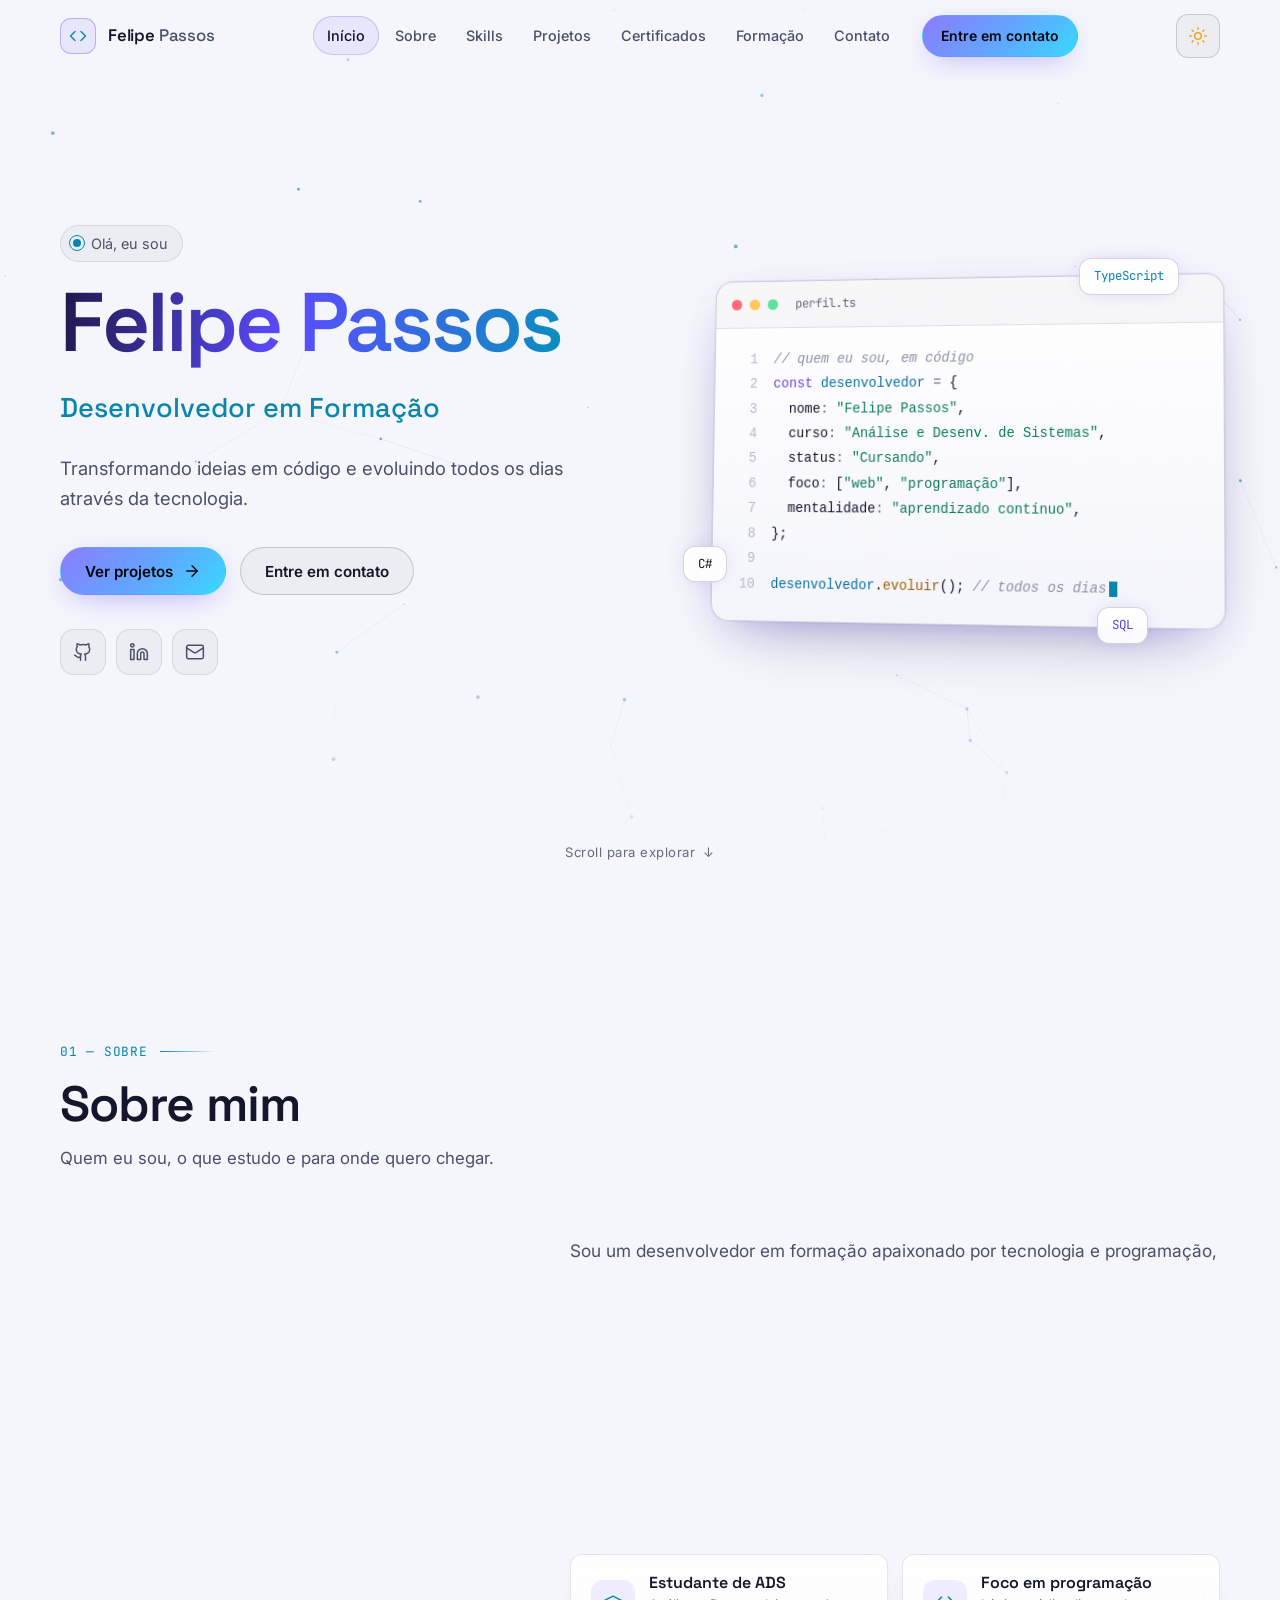
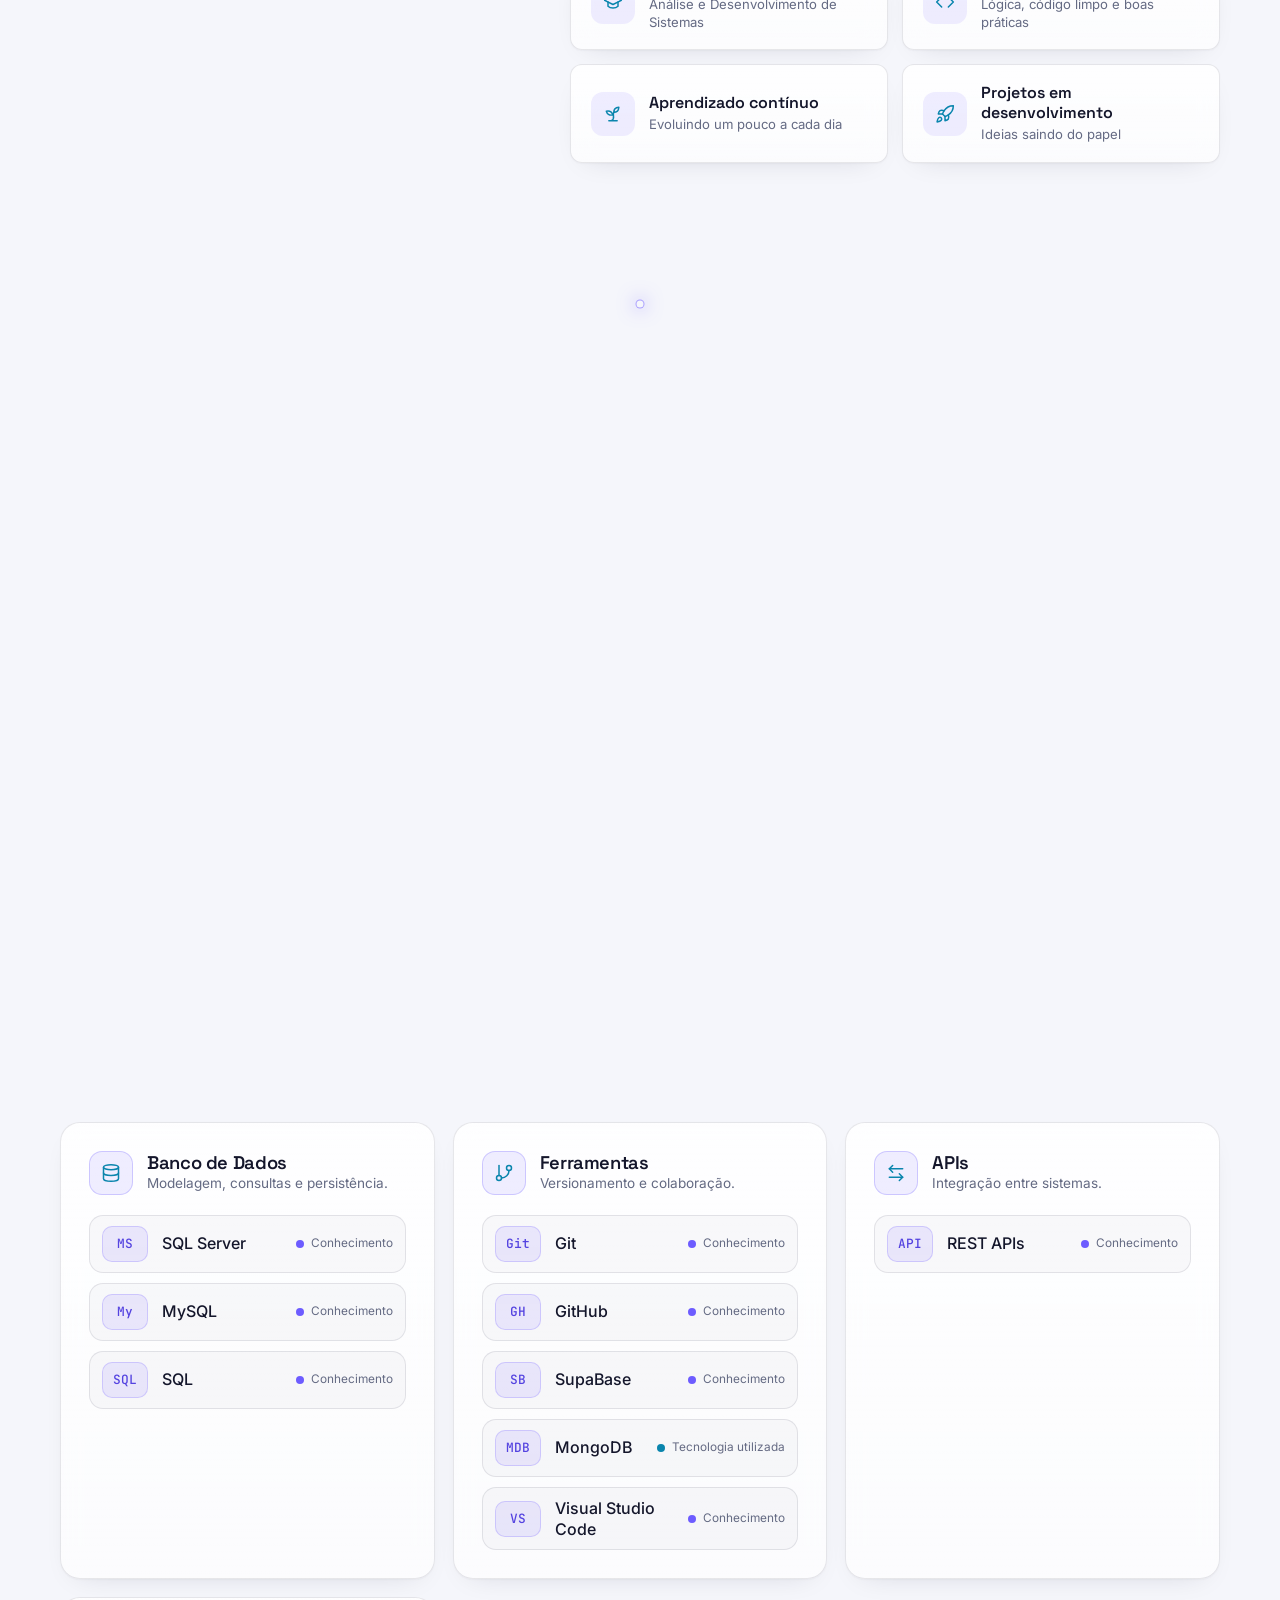
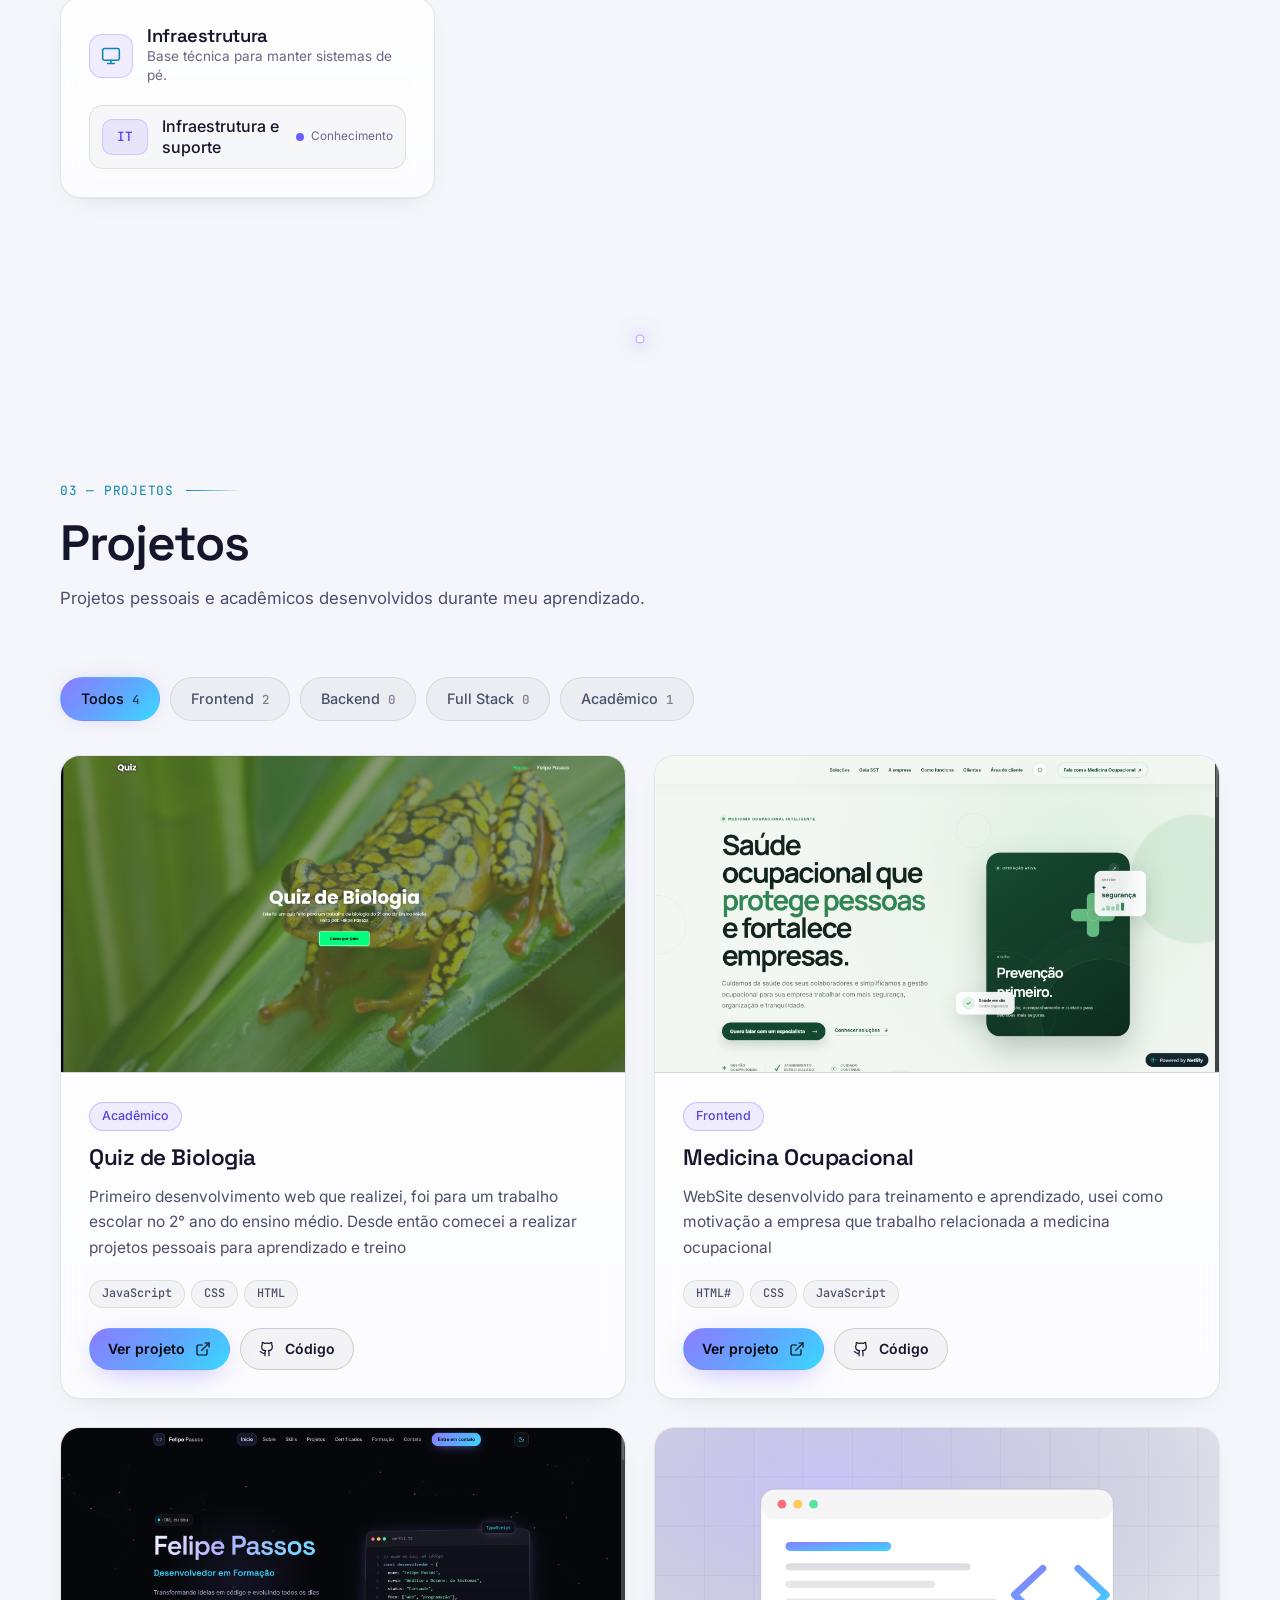
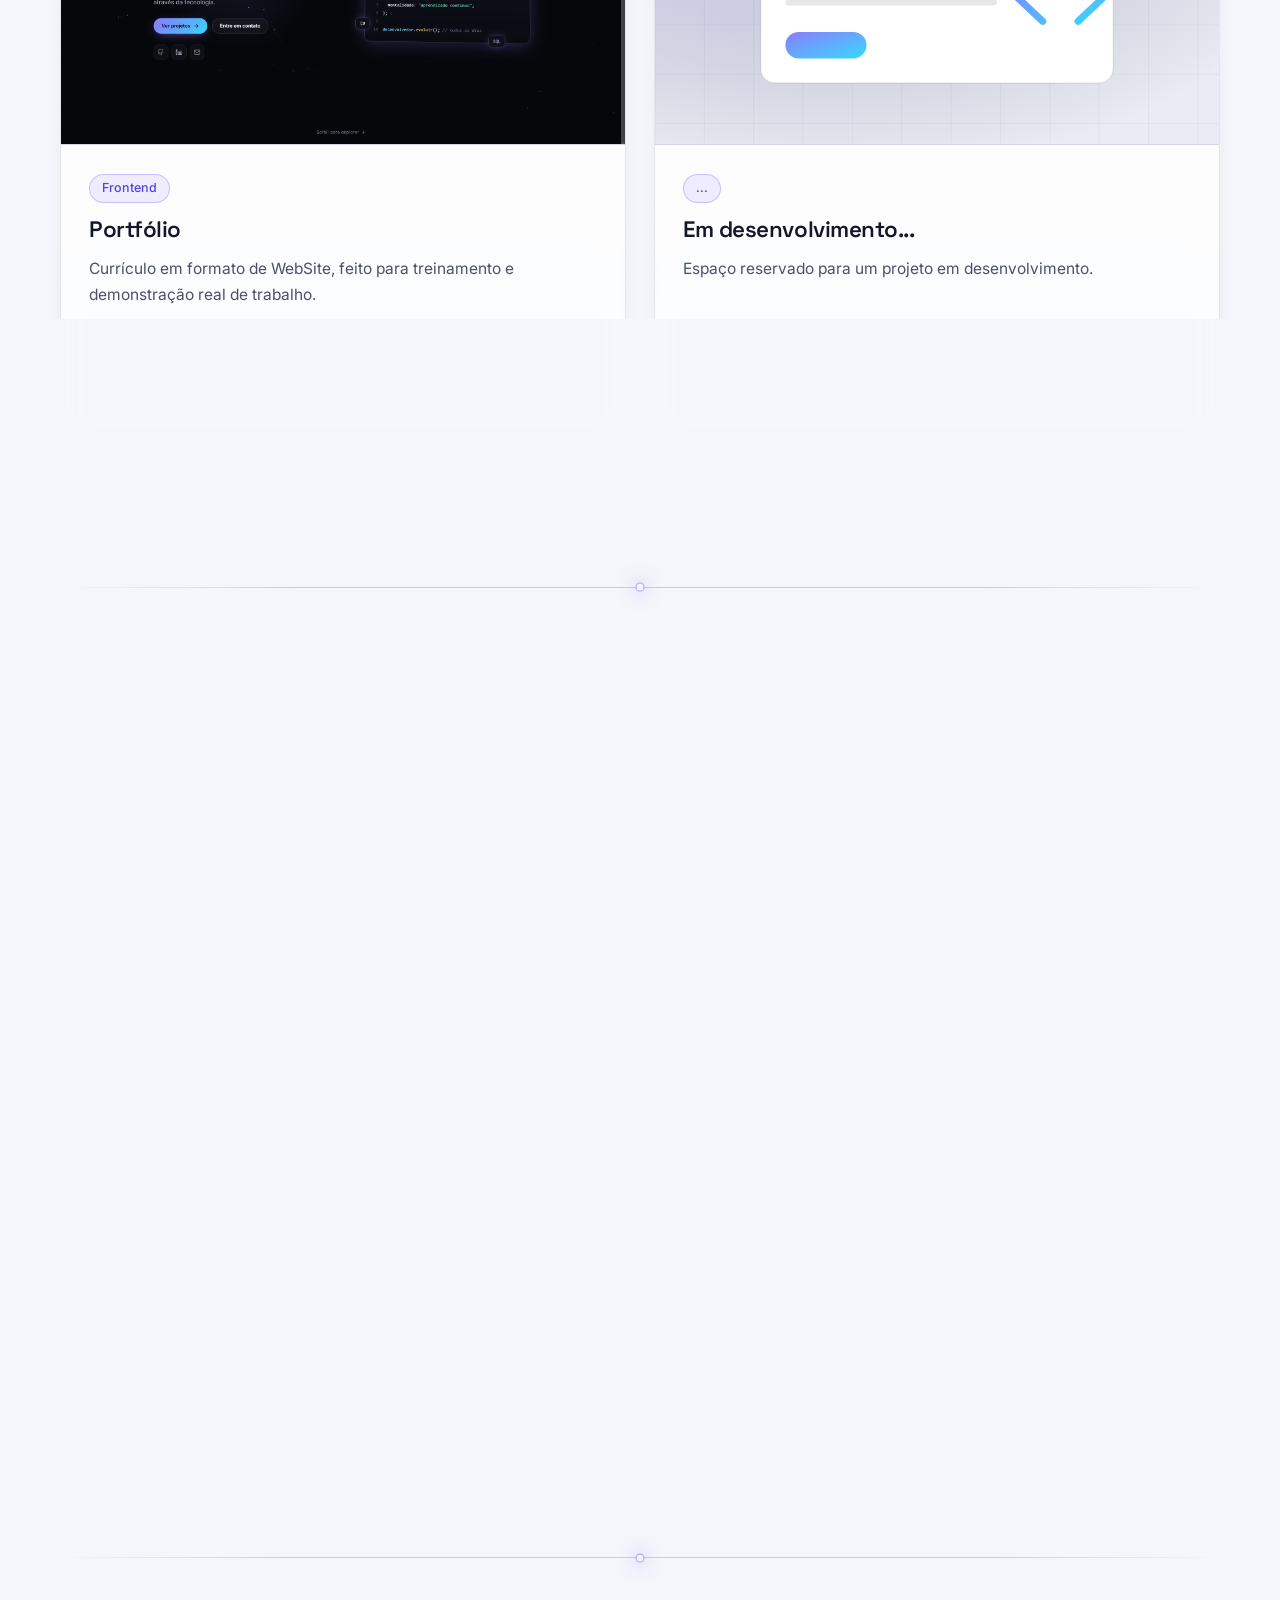
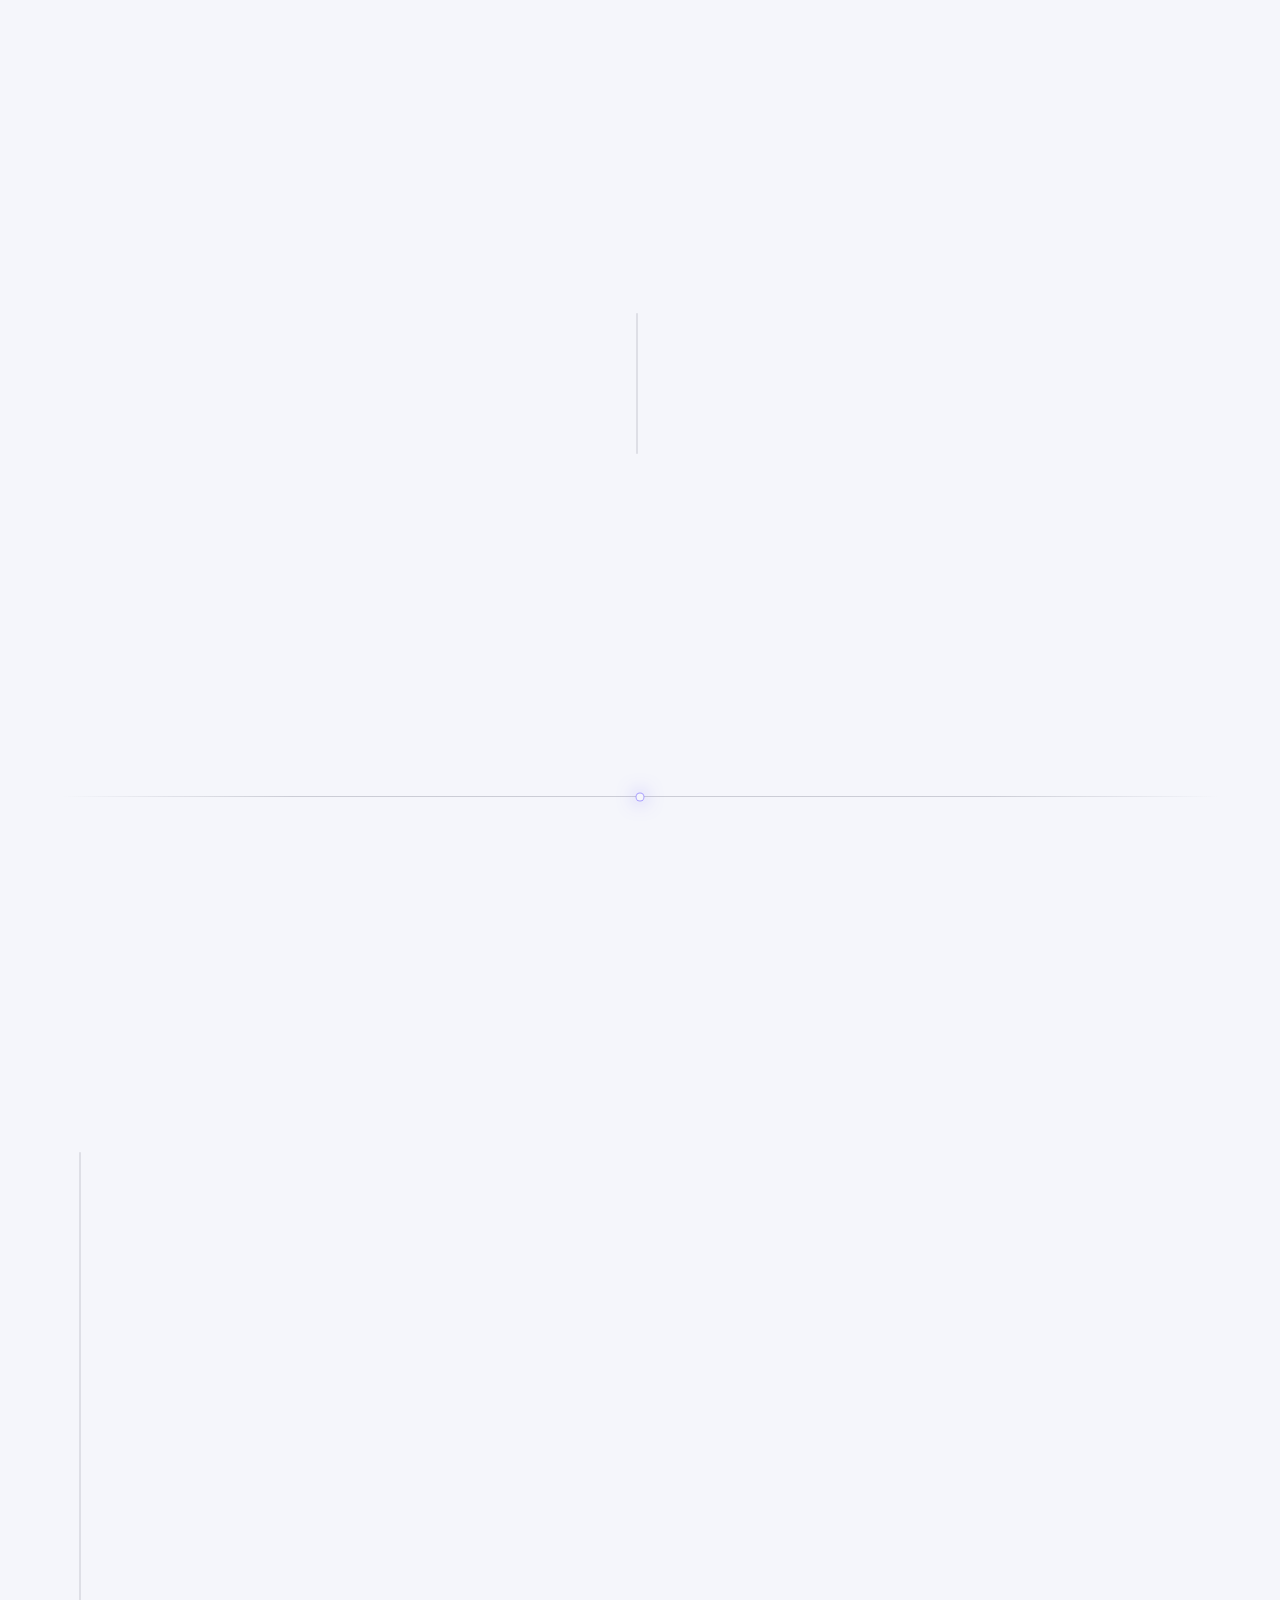
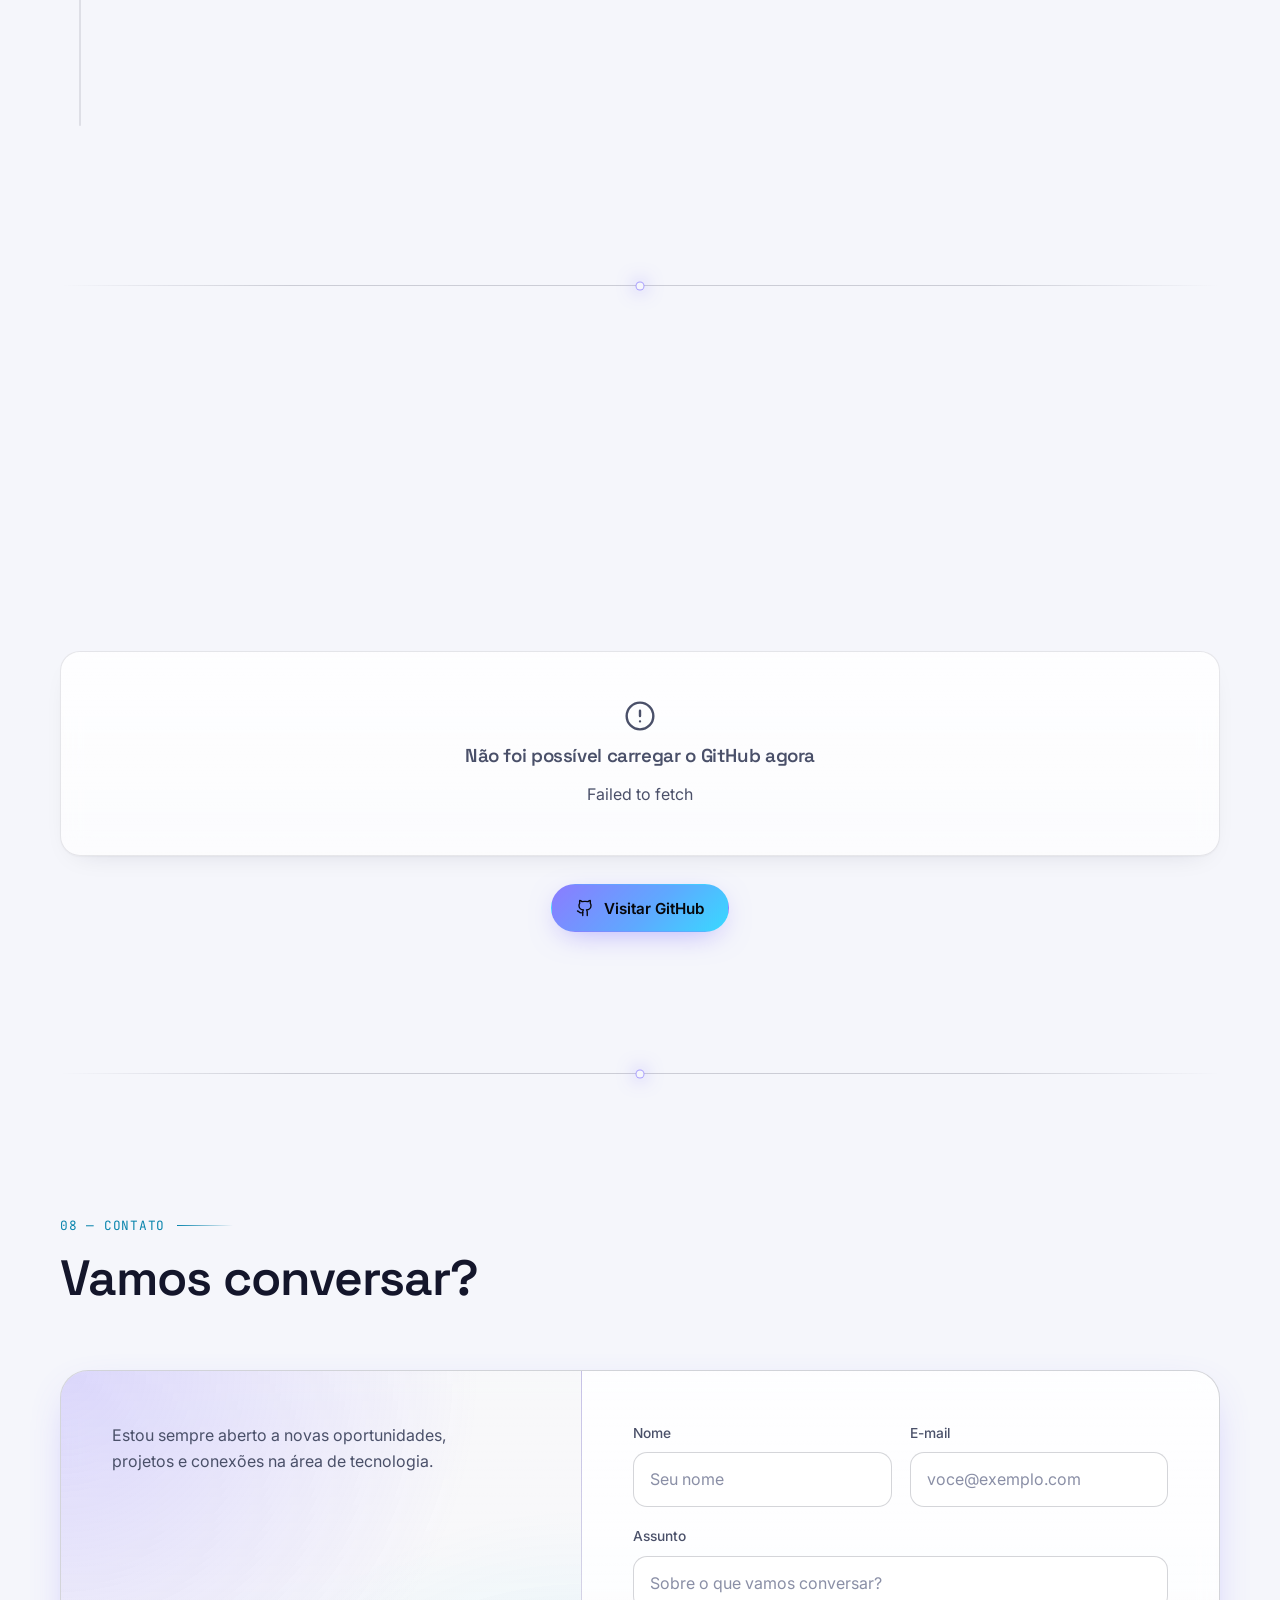
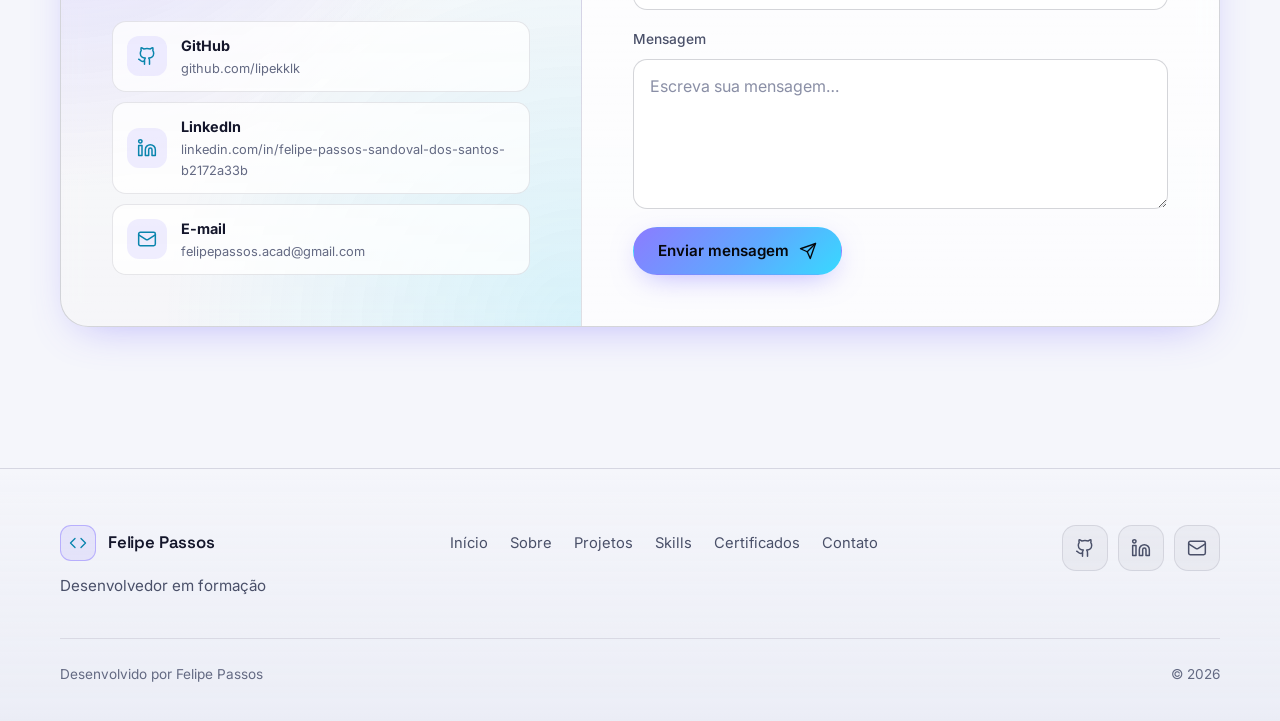
==== portfolio/index.html @ 31baae61 "Add files via upload" ====
<!doctype html>
<html lang="pt-BR">

<head>
  <meta charset="UTF-8" />
  <meta name="viewport" content="width=device-width, initial-scale=1.0" />
  <title>Felipe Passos | Desenvolvedor em Formação</title>
  <meta name="description"
    content="Portfólio de Felipe Passos, desenvolvedor em formação e estudante de Análise e Desenvolvimento de Sistemas." />
  <meta name="author" content="Felipe Passos" />
  <meta name="theme-color" content="#06070b" />
  <link rel="icon" type="image/svg+xml" href="assets/favicon.svg" />

  <!-- Tema: aplicado antes da primeira pintura para não "piscar" o tema errado.
       Prioridade: escolha salva > preferência do sistema > escuro. Lógica completa em js/theme.js. -->
  <script>
    (function () {
      var theme = null;
      try { theme = localStorage.getItem('portfolio-theme'); } catch (e) {}
      if (theme !== 'light' && theme !== 'dark') {
        theme = window.matchMedia('(prefers-color-scheme: light)').matches ? 'light' : 'dark';
      }
      document.documentElement.setAttribute('data-theme', theme);
    })();
  </script>

  <!-- Open Graph / redes sociais.
         Depois de publicar, troque og:image pela URL absoluta (ex.: https://seu-dominio.com/assets/og-image.png)
         e adicione <meta property="og:url" content="https://seu-dominio.com/" />. -->
  <meta property="og:type" content="website" />
  <meta property="og:locale" content="pt_BR" />
  <meta property="og:title" content="Felipe Passos | Desenvolvedor em Formação" />
  <meta property="og:description"
    content="Portfólio de Felipe Passos, desenvolvedor em formação e estudante de Análise e Desenvolvimento de Sistemas." />
  <meta property="og:image" content="assets/og-image.png" />
  <meta property="og:image:width" content="1200" />
  <meta property="og:image:height" content="630" />
  <meta name="twitter:card" content="summary_large_image" />

  <link rel="preconnect" href="https://fonts.googleapis.com" />
  <link rel="preconnect" href="https://fonts.gstatic.com" crossorigin />
  <link
    href="https://fonts.googleapis.com/css2?family=Inter:wght@400;500;600&family=JetBrains+Mono:wght@400;500&family=Space+Grotesk:wght@500;600;700&display=swap"
    rel="stylesheet" />
  <link rel="stylesheet" href="css/global.css" />
  <link rel="stylesheet" href="css/layout.css" />
  <link rel="stylesheet" href="css/sections.css" />
  <noscript>
    <style>
      .reveal {
        opacity: 1 !important;
        transform: none !important;
      }

      .loader {
        display: none !important;
      }
    </style>
  </noscript>
</head>

<body>
  <!-- Loader inicial -->
  <div class="loader" id="loader" data-phase="show" role="status" aria-live="polite">
    <div class="loader__inner">
      <div class="loader__mark"><i data-icon="code" data-size="30"></i></div>
      <div class="loader__bar"></div>
      <span class="sr-only">Carregando portfólio…</span>
    </div>
  </div>

  <a class="skip-link" href="#conteudo">Pular para o conteúdo</a>

  <!-- Fundo contínuo + efeitos globais -->
  <div class="bg" aria-hidden="true">
    <div class="bg__grid"></div>
    <div class="bg__orb bg__orb--a"></div>
    <div class="bg__orb bg__orb--b"></div>
  </div>
  <div class="cursor-glow" id="cursor-glow" aria-hidden="true"></div>
  <div class="scroll-progress" aria-hidden="true"></div>

  <!-- Navbar -->
  <header class="navbar" id="navbar" data-open="false">
    <div class="container navbar__inner">
      <a class="brand" href="#inicio" aria-label="Felipe Passos — voltar ao início">
        <span class="brand__mark"><i data-icon="code" data-size="18"></i></span>
        <span>Felipe<span class="brand__dim"> Passos</span></span>
      </a>

      <nav id="menu-principal" class="navbar__nav" aria-label="Principal">
        <ul class="navbar__list">
          <li><a class="navbar__link" href="#inicio" data-nav="inicio">Início</a></li>
          <li><a class="navbar__link" href="#sobre" data-nav="sobre">Sobre</a></li>
          <li><a class="navbar__link" href="#skills" data-nav="skills">Skills</a></li>
          <li><a class="navbar__link" href="#projetos" data-nav="projetos">Projetos</a></li>
          <li><a class="navbar__link" href="#certificados" data-nav="certificados">Certificados</a></li>
          <li><a class="navbar__link" href="#formacao" data-nav="formacao">Formação</a></li>
          <li><a class="navbar__link" href="#contato" data-nav="contato">Contato</a></li>
        </ul>
        <a class="btn btn--primary btn--sm navbar__cta" href="#contato">Entre em contato</a>
      </nav>

      <div class="navbar__actions">
        <button type="button" class="theme-toggle" id="theme-toggle" aria-label="Alternar tema claro/escuro">
          <span class="theme-toggle__icon theme-toggle__icon--sun" aria-hidden="true"><i data-icon="sun" data-size="20"></i></span>
          <span class="theme-toggle__icon theme-toggle__icon--moon" aria-hidden="true"><i data-icon="moon" data-size="20"></i></span>
        </button>

        <button type="button" class="navbar__toggle" id="nav-toggle" aria-expanded="false" aria-controls="menu-principal"
          aria-label="Abrir menu">
          <span data-icon-slot><i data-icon="menu"></i></span>
        </button>
      </div>
    </div>
  </header>

  <main id="conteudo">
    <!-- ======================= HERO ======================= -->
    <section id="inicio" class="hero" aria-labelledby="hero-title" data-section>
      <canvas class="hero__particles" id="particles" aria-hidden="true"></canvas>

      <div class="container hero__grid">
        <div class="hero__content">
          <p class="hero__greeting"><span class="pulse-dot" aria-hidden="true"></span>Olá, eu sou</p>
          <h1 id="hero-title" class="hero__name"><span class="gradient-text">Felipe Passos</span></h1>
          <p class="hero__role">Desenvolvedor em Formação</p>
          <p class="hero__tagline">
            Transformando ideias em código e evoluindo todos os dias através da tecnologia.
          </p>

          <div class="hero__actions">
            <a class="btn btn--primary" href="#projetos">Ver projetos <i data-icon="arrowRight" data-size="18"></i></a>
            <a class="btn btn--ghost" href="#contato">Entre em contato</a>
          </div>

          <div class="hero__social" data-social="icons"></div>
        </div>

        <div class="hero__visual">
          <span class="chip-float chip-float--a" aria-hidden="true">TypeScript</span>
          <span class="chip-float chip-float--b" aria-hidden="true">C#</span>
          <span class="chip-float chip-float--c" aria-hidden="true">SQL</span>

          <div class="terminal" role="img"
            aria-label="Trecho de código ilustrativo descrevendo Felipe Passos como desenvolvedor em formação em ADS">
            <div class="terminal__bar" aria-hidden="true">
              <span class="terminal__dot"></span><span class="terminal__dot"></span><span class="terminal__dot"></span>
              <span class="terminal__title">perfil.ts</span>
            </div>
            <pre class="terminal__code"
              aria-hidden="true"><code><span class="terminal__line" style="--i:0"><span class="tok-c">// quem eu sou, em código</span></span><span class="terminal__line" style="--i:1"><span class="tok-k">const</span> <span class="tok-p">desenvolvedor</span> <span class="tok-o">=</span> {</span><span class="terminal__line" style="--i:2">  nome<span class="tok-o">:</span> <span class="tok-s">"Felipe Passos"</span>,</span><span class="terminal__line" style="--i:3">  curso<span class="tok-o">:</span> <span class="tok-s">"Análise e Desenv. de Sistemas"</span>,</span><span class="terminal__line" style="--i:4">  status<span class="tok-o">:</span> <span class="tok-s">"Cursando"</span>,</span><span class="terminal__line" style="--i:5">  foco<span class="tok-o">:</span> [<span class="tok-s">"web"</span>, <span class="tok-s">"programação"</span>],</span><span class="terminal__line" style="--i:6">  mentalidade<span class="tok-o">:</span> <span class="tok-s">"aprendizado contínuo"</span>,</span><span class="terminal__line" style="--i:7">};</span><span class="terminal__line" style="--i:8"></span><span class="terminal__line" style="--i:9"><span class="tok-p">desenvolvedor</span>.<span class="tok-f">evoluir</span>(); <span class="tok-c">// todos os dias</span><span class="terminal__caret"></span></span></code></pre>
          </div>
        </div>
      </div>

      <a class="scroll-hint" href="#sobre">Scroll para explorar <span aria-hidden="true">↓</span></a>
    </section>

    <!-- ======================= SOBRE ======================= -->
    <section id="sobre" class="section" aria-labelledby="sobre-title" data-section>
      <div class="container">
        <div class="section__header reveal">
          <span class="section__eyebrow">01 — Sobre</span>
          <h2 id="sobre-title" class="section__title">Sobre mim</h2>
          <p class="section__intro">Quem eu sou, o que estudo e para onde quero chegar.</p>
        </div>

        <div class="about">
          <div class="about__portrait reveal">
            <span class="about__ring" aria-hidden="true"></span>
            <span class="about__ring about__ring--2" aria-hidden="true"></span>
            <div class="about__avatar" id="about-avatar">
              <span class="about__initials gradient-text" aria-label="Iniciais de Felipe Passos"><img src="assets/Foto profissional.jpeg" alt="Retrato corporativo Felipe Passos"></span>
            </div>
          </div>

          <div>
            <div class="about__text reveal" style="--delay: 80ms">
              <p>
                Sou um desenvolvedor em formação apaixonado por tecnologia e programação, atualmente cursando
                Análise e Desenvolvimento de Sistemas. Tenho interesse em desenvolvimento web, criação de aplicações,
                resolução de problemas e aprendizado contínuo.
              </p>
              <p>
                Meu objetivo é evoluir constantemente como desenvolvedor, transformar ideias em projetos funcionais
                e construir uma carreira sólida na área de tecnologia.
              </p>
              <ul class="about__focus" aria-label="Áreas de interesse">
                <li><span class="tag tag--accent">Desenvolvimento web</span></li>
                <li><span class="tag tag--accent">Criação de aplicações</span></li>
                <li><span class="tag tag--accent">Resolução de problemas</span></li>
                <li><span class="tag tag--accent">Evolução profissional</span></li>
              </ul>
            </div>

            <!-- Indicadores qualitativos (sem números inventados) -->
            <ul class="stats">
              <li class="stat glass reveal" style="--delay: 120ms">
                <span class="stat__icon"><i data-icon="graduation"></i></span>
                <div>
                  <p class="stat__label">Estudante de ADS</p>
                  <p class="stat__hint">Análise e Desenvolvimento de Sistemas</p>
                </div>
              </li>
              <li class="stat glass reveal" style="--delay: 200ms">
                <span class="stat__icon"><i data-icon="code"></i></span>
                <div>
                  <p class="stat__label">Foco em programação</p>
                  <p class="stat__hint">Lógica, código limpo e boas práticas</p>
                </div>
              </li>
              <li class="stat glass reveal" style="--delay: 280ms">
                <span class="stat__icon"><i data-icon="sprout"></i></span>
                <div>
                  <p class="stat__label">Aprendizado contínuo</p>
                  <p class="stat__hint">Evoluindo um pouco a cada dia</p>
                </div>
              </li>
              <li class="stat glass reveal" style="--delay: 360ms">
                <span class="stat__icon"><i data-icon="rocket"></i></span>
                <div>
                  <p class="stat__label">Projetos em desenvolvimento</p>
                  <p class="stat__hint">Ideias saindo do papel</p>
                </div>
              </li>
            </ul>
          </div>
        </div>
      </div>
    </section>

    <div class="divider" aria-hidden="true"></div>

    <!-- ======================= SKILLS ======================= -->
    <section id="skills" class="section" aria-labelledby="skills-title" data-section>
      <div class="container">
        <div class="section__header reveal">
          <span class="section__eyebrow">02 — Skills</span>
          <h2 id="skills-title" class="section__title">Stack &amp; Tecnologias</h2>
          <p class="section__intro">
            Tecnologias e conhecimentos organizados por área. Sem níveis inventados: apenas o que eu realmente estudo e
            uso.
          </p>
        </div>
        <div class="skills__legend reveal" id="skills-legend"></div>
        <div class="skills__grid" id="skills-grid"></div>
      </div>
    </section>

    <div class="divider" aria-hidden="true"></div>

    <!-- ======================= PROJETOS ======================= -->
    <section id="projetos" class="section" aria-labelledby="projetos-title" data-section>
      <div class="container">
        <div class="section__header reveal">
          <span class="section__eyebrow">03 — Projetos</span>
          <h2 id="projetos-title" class="section__title">Projetos</h2>
          <p class="section__intro">
            Projetos pessoais e acadêmicos desenvolvidos durante meu aprendizado.
          </p>
        </div>
        <div class="reveal">
          <div class="filters" id="project-filters" role="group" aria-label="Filtrar projetos por categoria"></div>
        </div>
        <div id="projects-wrap" aria-live="polite"></div>
      </div>
    </section>

    <div class="divider" aria-hidden="true"></div>

    <!-- ======================= CERTIFICADOS ======================= -->
    <section id="certificados" class="section" aria-labelledby="certificados-title" data-section>
      <div class="container">
        <div class="section__header reveal">
          <span class="section__eyebrow">04 — Certificados</span>
          <h2 id="certificados-title" class="section__title">Certificados &amp; Cursos</h2>
          <p class="section__intro">
            Cursos e certificações que acompanham a minha evolução.
          </p>
        </div>
        <div id="certs-wrap"></div>
      </div>
    </section>

    <div class="divider" aria-hidden="true"></div>

    <!-- ======================= FORMAÇÃO ======================= -->
    <section id="formacao" class="section" aria-labelledby="formacao-title" data-section>
      <div class="container">
        <div class="section__header reveal">
          <span class="section__eyebrow">05 — Formação</span>
          <h2 id="formacao-title" class="section__title">Formação</h2>
          <p class="section__intro">Minha base acadêmica e o caminho de estudos complementares.</p>
        </div>

        <div class="formation">
          <div class="degree glass reveal">
            <span class="degree__icon"><i data-icon="graduation" data-size="26"></i></span>
            <h3 class="degree__title">Análise e Desenvolvimento de Sistemas</h3>
            <div class="degree__meta">
              <span class="tag tag--accent">Cursando</span>
              <span class="tag">Graduação tecnológica</span>
            </div>
            <p class="degree__text">
              Formação voltada a programação, banco de dados, análise de sistemas e desenvolvimento de aplicações,
              base para a minha atuação como desenvolvedor.
            </p>
          </div>
          <div id="education-timeline"></div>
        </div>
      </div>
    </section>

    <div class="divider" aria-hidden="true"></div>

    <!-- ======================= JORNADA ======================= -->
    <section id="jornada" class="section" aria-labelledby="jornada-title" data-section>
      <div class="container">
        <div class="section__header reveal">
          <span class="section__eyebrow">06 — Jornada</span>
          <h2 id="jornada-title" class="section__title">Minha Jornada</h2>
          <p class="section__intro">
            Onde estou e para onde quero ir.
          </p>
        </div>
        <div style="max-width: 760px" id="journey-timeline"></div>
      </div>
    </section>

    <div class="divider" aria-hidden="true"></div>

    <!-- ======================= GITHUB ======================= -->
    <section id="github" class="section" aria-labelledby="github-title" data-section>
      <div class="container">
        <div class="section__header reveal">
          <span class="section__eyebrow">07 — GitHub</span>
          <h2 id="github-title" class="section__title">GitHub</h2>
          <p class="section__intro">Dados puxados diretamente da API pública do GitHub. Nada de números de enfeite.</p>
        </div>
        <div class="gh">
          <div id="github-content"></div>
          <div class="gh__footer" id="github-cta"></div>
        </div>
      </div>
    </section>

    <div class="divider" aria-hidden="true"></div>

    <!-- ======================= CONTATO ======================= -->
    <section id="contato" class="section" aria-labelledby="contato-title" data-section>
      <div class="container">
        <div class="section__header reveal">
          <span class="section__eyebrow">08 — Contato</span>
          <h2 id="contato-title" class="section__title">Vamos conversar?</h2>
        </div>

        <div class="contact glass reveal">
          <div class="contact__info">
            <p class="contact__intro">
              Estou sempre aberto a novas oportunidades, projetos e conexões na área de tecnologia.
            </p>
            <div data-social="contact"></div>
          </div>

          <form class="form" id="contact-form" novalidate aria-label="Formulário de contato">
            <div class="form__row">
              <div class="field" data-field="nome">
                <label for="contato-nome">Nome</label>
                <input id="contato-nome" name="nome" autocomplete="name" placeholder="Seu nome" required />
              </div>
              <div class="field" data-field="email">
                <label for="contato-email">E-mail</label>
                <input id="contato-email" name="email" type="email" autocomplete="email" placeholder="voce@exemplo.com"
                  required />
              </div>
            </div>
            <div class="field" data-field="assunto">
              <label for="contato-assunto">Assunto</label>
              <input id="contato-assunto" name="assunto" placeholder="Sobre o que vamos conversar?" required />
            </div>
            <div class="field" data-field="mensagem">
              <label for="contato-mensagem">Mensagem</label>
              <textarea id="contato-mensagem" name="mensagem" placeholder="Escreva sua mensagem…" required></textarea>
            </div>

            <!-- Honeypot anti-spam: invisível para pessoas -->
            <div class="form__honeypot" aria-hidden="true">
              <label>Não preencha este campo <input type="text" name="website" tabindex="-1"
                  autocomplete="off" /></label>
            </div>

            <div class="form__submit">
              <button type="submit" class="btn btn--primary" id="contact-submit">
                <span data-label>Enviar mensagem</span> <i data-icon="send" data-size="18"></i>
              </button>
              <p class="form__status" id="contact-status" data-type="idle" role="status" aria-live="polite"></p>
            </div>
          </form>
        </div>
      </div>
    </section>
  </main>

  <!-- ======================= FOOTER ======================= -->
  <footer class="footer">
    <div class="container">
      <div class="footer__top">
        <div class="footer__brand">
          <a class="brand" href="#inicio" aria-label="Felipe Passos — voltar ao início">
            <span class="brand__mark"><i data-icon="code" data-size="18"></i></span>
            <span>Felipe Passos</span>
          </a>
          <p>Desenvolvedor em formação</p>
        </div>

        <nav class="footer__nav" aria-label="Rodapé">
          <ul>
            <li><a href="#inicio">Início</a></li>
            <li><a href="#sobre">Sobre</a></li>
            <li><a href="#projetos">Projetos</a></li>
            <li><a href="#skills">Skills</a></li>
            <li><a href="#certificados">Certificados</a></li>
            <li><a href="#contato">Contato</a></li>
          </ul>
        </nav>

        <div data-social="icons"></div>
      </div>

      <div class="footer__bottom">
        <span>Desenvolvido por Felipe Passos</span>
        <span>© <span id="year">2026</span></span>
      </div>
    </div>
  </footer>

  <a class="to-top" href="#inicio" aria-label="Voltar ao topo"><i data-icon="arrowUp"></i></a>

  <!-- Dados (edite estes arquivos) -->
  <script src="js/data/config.js"></script>
  <script src="js/data/skills.js"></script>
  <script src="js/data/projects.js"></script>
  <script src="js/data/certificates.js"></script>
  <script src="js/data/education.js"></script>
  <script src="js/data/journey.js"></script>
  <!-- Lógica -->
  <script src="js/utils.js"></script>
  <script src="js/icons.js"></script>
  <script src="js/theme.js"></script>
  <script src="js/render.js"></script>
  <script src="js/github.js"></script>
  <script src="js/contact.js"></script>
  <script src="js/ui.js"></script>
  <script src="js/particles.js"></script>
  <script src="js/main.js"></script>
</body>

</html>
---- portfolio/css/global.css ----
/* =========================================================
   Tokens, reset e utilitários
   ========================================================= */
:root {
  color-scheme: dark;

  --bg: #06070b;
  --bg-2: #0b0d14;
  --surface: rgba(255, 255, 255, 0.035);
  --surface-2: rgba(255, 255, 255, 0.07);
  --border: rgba(255, 255, 255, 0.09);
  --border-strong: rgba(255, 255, 255, 0.18);

  --text: #eceef5;
  --muted: #a6acc0;
  --faint: #838aa3;

  --accent: #8b7cff;
  --accent-2: #38d9ff;
  --accent-soft: rgba(139, 124, 255, 0.14);
  --grad: linear-gradient(135deg, #8b7cff 0%, #5fa8ff 55%, #38d9ff 100%);
  --grad-text: linear-gradient(100deg, #f4f2ff 0%, #b9b0ff 40%, #6fd8ff 100%);

  --glow-sm: 0 0 24px -6px rgba(139, 124, 255, 0.55);
  --glow-md: 0 10px 50px -12px rgba(139, 124, 255, 0.55);

  --font-display: 'Space Grotesk', 'Inter', system-ui, sans-serif;
  --font-body: 'Inter', system-ui, -apple-system, 'Segoe UI', sans-serif;
  --font-mono: 'JetBrains Mono', ui-monospace, 'SFMono-Regular', Menlo, Consolas, monospace;

  --radius: 20px;
  --radius-sm: 12px;
  --gutter: clamp(20px, 5vw, 48px);
  --maxw: 1160px;
  --section-y: clamp(80px, 11vw, 150px);
  --nav-h: 72px;

  --ease: cubic-bezier(0.22, 1, 0.36, 1);

  --scroll-progress: 0;
  --scroll-y: 0;

  /* ---- Tokens dependentes de tema (valores do tema escuro = visual original) ---- */
  --accent-text: #c9c3ff; /* texto em destaque sobre fundos com accent-soft */
  --warn-text: #ffd68a;
  --success-text: #7be0b8;
  --danger: #ff7b8a;
  --danger-text: #ff9aa5;

  --glass-1: rgba(255, 255, 255, 0.06);
  --glass-2: rgba(255, 255, 255, 0.02);
  --surface-subtle: rgba(255, 255, 255, 0.02);
  --card-shadow: none;

  --nav-bg: rgba(6, 7, 11, 0.72);
  --nav-bg-solid: rgba(6, 7, 11, 0.96);
  --float-bg: rgba(14, 16, 26, 0.85);
  --footer-fade: rgba(6, 7, 11, 0.8);
  --field-bg: rgba(6, 7, 11, 0.55);
  --field-placeholder: #6c7390;
  --contact-link-bg: rgba(6, 7, 11, 0.4);
  --modal-backdrop: rgba(3, 4, 8, 0.82);
  --modal-bg: rgba(12, 14, 22, 0.97);
  --skeleton-base: rgba(255, 255, 255, 0.025);
  --skeleton-shine: rgba(255, 255, 255, 0.07);

  --grid-line: rgba(255, 255, 255, 0.045);
  --orb-opacity: 0.5;

  --terminal-bg: linear-gradient(180deg, rgba(18, 20, 31, 0.9), rgba(10, 11, 18, 0.9));
  --terminal-shadow: 0 30px 80px -30px rgba(0, 0, 0, 0.9);
  --terminal-bar: rgba(255, 255, 255, 0.03);
  --line-number: #4b5170;
  --tok-k: #b9a8ff;
  --tok-s: #7be0b8;
  --tok-p: #7fd6ff;
  --tok-f: #ffd68a;
  --tok-c: #6b7396;
  --tok-o: #9aa1bd;

  /* Preview gerado (SVG) e mídia dos cards */
  --gp-panel: #12141f;
  --gp-ink: #ffffff;
  --media-overlay: linear-gradient(180deg, transparent 45%, rgba(6, 7, 11, 0.55));

  /* Canvas de partículas (lido pelo particles.js) */
  --particle-line: 139, 124, 255;
  --particle-line-alpha: 0.22;
  --particle-dot: rgba(190, 182, 255, 0.7);
  --particle-dot-strong: rgba(56, 217, 255, 0.85);
}

/* =========================================================
   Tema claro — só redefine tokens; nenhuma regra de componente
   é duplicada. O atributo data-theme é aplicado no <html> por
   um script inline no <head> (antes da pintura) e por js/theme.js.
   ========================================================= */
:root[data-theme='light'] {
  color-scheme: light;

  --bg: #f5f6fb;
  --bg-2: #eaecf5;
  --surface: rgba(20, 22, 48, 0.035);
  --surface-2: rgba(20, 22, 48, 0.06);
  --border: rgba(20, 22, 48, 0.1);
  --border-strong: rgba(20, 22, 48, 0.18);

  --text: #14162b;
  --muted: #4a5069;
  --faint: #646a83;

  --accent: #6d5cff;
  --accent-2: #0a85ad;
  --accent-soft: rgba(109, 92, 255, 0.1);
  --grad-text: linear-gradient(100deg, #1d1747 0%, #5b4bff 45%, #0a8fbd 100%);

  --glow-sm: 0 0 22px -8px rgba(109, 92, 255, 0.4);
  --glow-md: 0 14px 44px -18px rgba(109, 92, 255, 0.45);

  --accent-text: #5443e0;
  --warn-text: #8a5a00;
  --success-text: #0d7a54;
  --danger: #d63a4f;
  --danger-text: #c02c42;

  --glass-1: rgba(255, 255, 255, 0.9);
  --glass-2: rgba(255, 255, 255, 0.65);
  --surface-subtle: rgba(20, 22, 48, 0.025);
  --card-shadow: 0 1px 2px rgba(20, 22, 48, 0.04), 0 10px 30px -18px rgba(20, 22, 48, 0.18);

  --nav-bg: rgba(245, 246, 251, 0.78);
  --nav-bg-solid: rgba(245, 246, 251, 0.97);
  --float-bg: rgba(255, 255, 255, 0.9);
  --footer-fade: rgba(234, 236, 245, 0.9);
  --field-bg: #ffffff;
  --field-placeholder: #8a8fa6;
  --contact-link-bg: rgba(255, 255, 255, 0.75);
  --modal-backdrop: rgba(20, 22, 43, 0.5);
  --modal-bg: rgba(255, 255, 255, 0.98);
  --skeleton-base: rgba(20, 22, 48, 0.04);
  --skeleton-shine: rgba(20, 22, 48, 0.09);

  --grid-line: rgba(20, 22, 48, 0.06);
  --orb-opacity: 0.3;

  --terminal-bg: linear-gradient(180deg, #ffffff, #f4f5fb);
  --terminal-shadow: 0 30px 70px -36px rgba(20, 22, 48, 0.35);
  --terminal-bar: rgba(20, 22, 48, 0.03);
  --line-number: #b3b8cc;
  --tok-k: #6d3fd9;
  --tok-s: #0b7a55;
  --tok-p: #0a6fa3;
  --tok-f: #a15c00;
  --tok-c: #8a8fa6;
  --tok-o: #5d637c;

  --gp-panel: #ffffff;
  --gp-ink: #14162b;
  --media-overlay: linear-gradient(180deg, transparent 45%, rgba(20, 22, 48, 0.35));

  --particle-line: 109, 92, 255;
  --particle-line-alpha: 0.28;
  --particle-dot: rgba(109, 92, 255, 0.55);
  --particle-dot-strong: rgba(10, 133, 173, 0.75);
}

/* Transição suave do tema (fallback quando o navegador não tem View Transitions).
   A classe só existe por ~450ms durante a troca. */
.theme-switching,
.theme-switching *,
.theme-switching *::before,
.theme-switching *::after {
  transition:
    background-color 0.45s var(--ease),
    color 0.45s var(--ease),
    border-color 0.45s var(--ease),
    box-shadow 0.45s var(--ease),
    fill 0.45s var(--ease),
    stroke 0.45s var(--ease) !important;
}
/* Com View Transitions, a animação (círculo saindo do botão) é feita no theme.js */
::view-transition-old(root),
::view-transition-new(root) {
  animation: none;
  mix-blend-mode: normal;
}

*,
*::before,
*::after {
  box-sizing: border-box;
}

html {
  scroll-behavior: smooth;
  -webkit-text-size-adjust: 100%;
  background: var(--bg);
}

body {
  margin: 0;
  font-family: var(--font-body);
  font-size: 1rem;
  line-height: 1.65;
  color: var(--text);
  background: var(--bg);
  overflow-x: clip;
  -webkit-font-smoothing: antialiased;
  -moz-osx-font-smoothing: grayscale;
}

img,
svg,
canvas {
  display: block;
  max-width: 100%;
}

h1,
h2,
h3,
h4 {
  margin: 0;
  font-family: var(--font-display);
  line-height: 1.12;
  letter-spacing: -0.02em;
  font-weight: 600;
}

p {
  margin: 0;
}

ul,
ol {
  margin: 0;
  padding: 0;
  list-style: none;
}

a {
  color: inherit;
  text-decoration: none;
}

button,
input,
textarea {
  font: inherit;
  color: inherit;
}

button {
  background: none;
  border: 0;
  padding: 0;
  cursor: pointer;
}

::selection {
  background: rgba(139, 124, 255, 0.4);
  color: #fff;
}

:focus-visible {
  outline: 2px solid var(--accent-2);
  outline-offset: 3px;
  border-radius: 8px;
}

/* ---------- Layout ---------- */
.container {
  width: min(100% - 2 * var(--gutter), var(--maxw));
  margin-inline: auto;
}

.sr-only {
  position: absolute;
  width: 1px;
  height: 1px;
  padding: 0;
  margin: -1px;
  overflow: hidden;
  clip: rect(0, 0, 0, 0);
  white-space: nowrap;
  border: 0;
}

.skip-link {
  position: fixed;
  top: 12px;
  left: 12px;
  z-index: 200;
  padding: 10px 16px;
  border-radius: 10px;
  background: var(--text);
  color: var(--bg);
  font-weight: 600;
}
/* Invisível até receber foco pelo teclado */
.skip-link:not(:focus) {
  width: 1px;
  height: 1px;
  padding: 0;
  overflow: hidden;
  clip: rect(0, 0, 0, 0);
  white-space: nowrap;
}

.gradient-text {
  background: var(--grad-text);
  -webkit-background-clip: text;
  background-clip: text;
  color: transparent;
}

/* ---------- Glass / superfícies ---------- */
.glass {
  background: linear-gradient(180deg, var(--glass-1), var(--glass-2));
  border: 1px solid var(--border);
  border-radius: var(--radius);
  box-shadow: var(--card-shadow);
  -webkit-backdrop-filter: blur(14px);
  backdrop-filter: blur(14px);
}

/* Brilho que segue o cursor dentro do card (ver hooks/useSpotlight) */
.spotlight {
  position: relative;
  isolation: isolate;
  transition:
    border-color 0.35s var(--ease),
    transform 0.35s var(--ease),
    box-shadow 0.35s var(--ease);
}
.spotlight::before {
  content: '';
  position: absolute;
  inset: 0;
  z-index: -1;
  border-radius: inherit;
  background: radial-gradient(
    380px circle at var(--mx, 50%) var(--my, 0%),
    rgba(139, 124, 255, 0.16),
    transparent 62%
  );
  opacity: 0;
  transition: opacity 0.35s var(--ease);
  pointer-events: none;
}
@media (hover: hover) {
  .spotlight:hover {
    border-color: rgba(139, 124, 255, 0.42);
    box-shadow: var(--glow-md);
  }
  .spotlight:hover::before {
    opacity: 1;
  }
}

/* ---------- Botões ---------- */
.btn {
  --btn-pad-y: 13px;
  display: inline-flex;
  align-items: center;
  justify-content: center;
  gap: 10px;
  min-height: 48px;
  padding: var(--btn-pad-y) 24px;
  border-radius: 999px;
  border: 1px solid transparent;
  font-weight: 600;
  font-size: 0.95rem;
  line-height: 1;
  white-space: nowrap;
  position: relative;
  transition:
    transform 0.25s var(--ease),
    box-shadow 0.25s var(--ease),
    background-color 0.25s var(--ease),
    border-color 0.25s var(--ease),
    color 0.25s var(--ease);
}
.btn svg {
  transition: transform 0.25s var(--ease);
}
.btn:active {
  transform: translateY(1px) scale(0.985);
}

.btn--primary {
  background: var(--grad);
  color: #06070b;
  box-shadow: 0 8px 30px -10px rgba(139, 124, 255, 0.7);
}
.btn--primary:hover {
  box-shadow: 0 10px 40px -8px rgba(139, 124, 255, 0.85);
  transform: translateY(-2px);
}
.btn--primary:hover svg {
  transform: translateX(3px);
}

.btn--ghost {
  background: var(--surface);
  border-color: var(--border-strong);
  color: var(--text);
}
.btn--ghost:hover {
  border-color: rgba(139, 124, 255, 0.7);
  background: var(--accent-soft);
  transform: translateY(-2px);
}

.btn--sm {
  min-height: 42px;
  padding: 10px 18px;
  font-size: 0.875rem;
}

.btn--disabled,
.btn[aria-disabled='true'] {
  opacity: 0.45;
  cursor: not-allowed;
  pointer-events: none;
}

/* ---------- Tags / chips ---------- */
.tag {
  display: inline-flex;
  align-items: center;
  gap: 6px;
  padding: 4px 12px;
  border-radius: 999px;
  border: 1px solid var(--border);
  background: var(--surface);
  color: var(--muted);
  font-size: 0.78rem;
  font-weight: 500;
  line-height: 1.5;
}
.tag--accent {
  color: var(--accent-text);
  border-color: rgba(139, 124, 255, 0.4);
  background: var(--accent-soft);
}
.tag--warn {
  color: var(--warn-text);
  border-color: rgba(255, 196, 77, 0.35);
  background: rgba(255, 196, 77, 0.08);
}
.tag--mono {
  font-family: var(--font-mono);
  font-size: 0.74rem;
}

/* ---------- Scroll reveal ---------- */
.reveal {
  opacity: 0;
  transform: translateY(26px);
  transition:
    opacity 0.8s var(--ease) var(--delay, 0ms),
    transform 0.8s var(--ease) var(--delay, 0ms);
  will-change: opacity, transform;
}
.reveal.is-visible {
  opacity: 1;
  transform: none;
  will-change: auto;
}
/* Cards que combinam reveal + hover: mantém as duas famílias de transição */
.reveal.spotlight {
  transition:
    opacity 0.8s var(--ease) var(--delay, 0ms),
    transform 0.8s var(--ease) var(--delay, 0ms),
    border-color 0.35s var(--ease),
    box-shadow 0.35s var(--ease);
}

/* ---------- Movimento reduzido ---------- */
@media (prefers-reduced-motion: reduce) {
  html {
    scroll-behavior: auto;
  }
  *,
  *::before,
  *::after {
    animation-duration: 0.001ms !important;
    animation-iteration-count: 1 !important;
    animation-delay: 0ms !important;
    transition-duration: 0.001ms !important;
    transition-delay: 0ms !important;
  }
  .reveal {
    opacity: 1;
    transform: none;
  }
}
---- portfolio/css/layout.css ----
/* =========================================================
   Estrutura: fundo, loader, navbar, hero, section, footer
   ========================================================= */

/* ---------- Fundo contínuo ---------- */
.bg {
  position: fixed;
  inset: 0;
  z-index: -1;
  overflow: hidden;
  pointer-events: none;
}
.bg__grid {
  position: absolute;
  inset: -2px;
  background-image:
    linear-gradient(var(--grid-line) 1px, transparent 1px),
    linear-gradient(90deg, var(--grid-line) 1px, transparent 1px);
  background-size: 56px 56px;
  -webkit-mask-image: radial-gradient(ellipse 80% 70% at 50% 30%, #000 20%, transparent 78%);
  mask-image: radial-gradient(ellipse 80% 70% at 50% 30%, #000 20%, transparent 78%);
  transform: translate3d(0, calc(var(--scroll-y) * -0.03px), 0);
}
.bg__orb {
  position: absolute;
  width: min(60vw, 720px);
  aspect-ratio: 1;
  border-radius: 50%;
  filter: blur(110px);
  opacity: var(--orb-opacity);
  will-change: transform;
}
.bg__orb--a {
  top: -18%;
  left: -12%;
  background: radial-gradient(circle, rgba(139, 124, 255, 0.55), transparent 65%);
  transform: translate3d(0, calc(var(--scroll-y) * -0.08px), 0);
  animation: drift 22s ease-in-out infinite alternate;
}
.bg__orb--b {
  bottom: -22%;
  right: -14%;
  background: radial-gradient(circle, rgba(56, 217, 255, 0.32), transparent 65%);
  transform: translate3d(0, calc(var(--scroll-y) * 0.05px), 0);
  animation: drift 28s ease-in-out infinite alternate-reverse;
}
@keyframes drift {
  to {
    margin: 40px 0 0 60px;
  }
}

.cursor-glow {
  position: fixed;
  top: 0;
  left: 0;
  width: 520px;
  height: 520px;
  margin: -260px 0 0 -260px;
  border-radius: 50%;
  background: radial-gradient(circle, rgba(139, 124, 255, 0.11), transparent 62%);
  pointer-events: none;
  z-index: 0;
  opacity: 0;
  transition: opacity 0.6s var(--ease);
}
.cursor-glow[data-active='true'] {
  opacity: 1;
}

/* ---------- Loader ---------- */
.loader {
  position: fixed;
  inset: 0;
  z-index: 300;
  display: grid;
  place-items: center;
  background: var(--bg);
  transition:
    opacity 0.5s var(--ease),
    visibility 0.5s;
}
.loader[data-phase='hide'] {
  opacity: 0;
  visibility: hidden;
}
.loader__inner {
  display: grid;
  justify-items: center;
  gap: 22px;
}
.loader__mark {
  display: grid;
  place-items: center;
  width: 68px;
  height: 68px;
  border-radius: 20px;
  border: 1px solid rgba(139, 124, 255, 0.5);
  background: var(--accent-soft);
  color: var(--accent-2);
  box-shadow: var(--glow-md);
  animation: pulse-mark 1.4s ease-in-out infinite;
}
.loader__bar {
  width: 140px;
  height: 2px;
  border-radius: 2px;
  background: var(--border);
  overflow: hidden;
}
.loader__bar::after {
  content: '';
  display: block;
  height: 100%;
  width: 40%;
  background: var(--grad);
  animation: loader-slide 1s var(--ease) infinite;
}
@keyframes loader-slide {
  from {
    transform: translateX(-100%);
  }
  to {
    transform: translateX(260%);
  }
}
@keyframes pulse-mark {
  50% {
    transform: scale(1.06);
  }
}

/* ---------- Progresso de scroll ---------- */
.scroll-progress {
  position: fixed;
  top: 0;
  left: 0;
  right: 0;
  height: 3px;
  z-index: 120;
  background: var(--grad);
  transform-origin: 0 50%;
  transform: scaleX(var(--scroll-progress));
  box-shadow: 0 0 14px rgba(139, 124, 255, 0.7);
}

/* ---------- Navbar ---------- */
.navbar {
  position: fixed;
  top: 0;
  left: 0;
  right: 0;
  z-index: 100;
  height: var(--nav-h);
  display: flex;
  align-items: center;
  border-bottom: 1px solid transparent;
  transition:
    height 0.35s var(--ease),
    background-color 0.35s var(--ease),
    border-color 0.35s var(--ease),
    backdrop-filter 0.35s var(--ease);
}
:root[data-scrolled] .navbar,
.navbar[data-open='true'] {
  height: 62px;
  background: var(--nav-bg);
  border-bottom-color: var(--border);
  -webkit-backdrop-filter: blur(16px) saturate(140%);
  backdrop-filter: blur(16px) saturate(140%);
}
.navbar__inner {
  display: flex;
  align-items: center;
  justify-content: space-between;
  gap: 24px;
}

.brand {
  display: inline-flex;
  align-items: center;
  gap: 12px;
  font-family: var(--font-display);
  font-weight: 600;
  font-size: 1.05rem;
  letter-spacing: -0.01em;
}
.brand__mark {
  display: grid;
  place-items: center;
  width: 36px;
  height: 36px;
  border-radius: 11px;
  border: 1px solid rgba(139, 124, 255, 0.5);
  background: var(--accent-soft);
  color: var(--accent-2);
  transition:
    box-shadow 0.3s var(--ease),
    transform 0.3s var(--ease);
}
.brand:hover .brand__mark {
  box-shadow: var(--glow-sm);
  transform: rotate(-6deg);
}
.brand__dim {
  color: var(--muted);
  font-weight: 500;
}

.navbar__nav {
  display: flex;
  align-items: center;
  gap: 8px;
}
.navbar__list {
  display: flex;
  align-items: center;
  gap: 2px;
}
.navbar__link {
  position: relative;
  display: block;
  padding: 8px 14px;
  border-radius: 999px;
  color: var(--muted);
  font-size: 0.9rem;
  font-weight: 500;
  transition:
    color 0.25s var(--ease),
    background-color 0.25s var(--ease);
}
.navbar__link:hover {
  color: var(--text);
  background: var(--surface);
}
.navbar__link[aria-current='true'] {
  color: var(--text);
  background: var(--accent-soft);
  box-shadow: inset 0 0 0 1px rgba(139, 124, 255, 0.35);
}
.navbar__cta {
  margin-left: 10px;
}

.navbar__toggle {
  display: none;
  place-items: center;
  width: 44px;
  height: 44px;
  border-radius: 12px;
  border: 1px solid var(--border-strong);
  background: var(--surface);
  transition: background-color 0.25s var(--ease);
}
.navbar__toggle:hover {
  background: var(--accent-soft);
}

/* Agrupa o botão de tema e o menu mobile no lado direito da navbar */
.navbar__actions {
  display: flex;
  align-items: center;
  gap: 10px;
}

/* ---------- Botão de tema (claro/escuro) ---------- */
.theme-toggle {
  position: relative;
  display: grid;
  place-items: center;
  flex: none;
  width: 44px;
  height: 44px;
  border-radius: 12px;
  border: 1px solid var(--border-strong);
  background: var(--surface);
  color: var(--text);
  overflow: hidden;
  transition:
    background-color 0.25s var(--ease),
    border-color 0.25s var(--ease),
    box-shadow 0.25s var(--ease);
}
.theme-toggle:hover {
  background: var(--accent-soft);
  border-color: rgba(139, 124, 255, 0.6);
  box-shadow: var(--glow-sm);
}
/* Os dois ícones ficam empilhados; o do tema atual aparece (sol = claro, lua = escuro) */
.theme-toggle__icon {
  grid-area: 1 / 1;
  display: grid;
  place-items: center;
  transition:
    transform 0.5s var(--ease),
    opacity 0.35s var(--ease);
}
.theme-toggle__icon--sun {
  color: #f5a524;
  opacity: 0;
  transform: rotate(-90deg) scale(0.4);
}
.theme-toggle__icon--moon {
  color: var(--accent-2);
}
:root[data-theme='light'] .theme-toggle__icon--sun {
  opacity: 1;
  transform: none;
}
:root[data-theme='light'] .theme-toggle__icon--moon {
  opacity: 0;
  transform: rotate(90deg) scale(0.4);
}

@media (max-width: 900px) {
  .navbar__toggle {
    display: grid;
  }
  .navbar__nav {
    position: fixed;
    inset: 62px 0 0 0;
    flex-direction: column;
    align-items: stretch;
    justify-content: flex-start;
    gap: 24px;
    padding: 28px var(--gutter) 40px;
    background: var(--nav-bg-solid);
    -webkit-backdrop-filter: blur(20px);
    backdrop-filter: blur(20px);
    overflow-y: auto;
    opacity: 0;
    visibility: hidden;
    transform: translateY(-8px);
    transition:
      opacity 0.3s var(--ease),
      transform 0.3s var(--ease),
      visibility 0.3s;
  }
  .navbar[data-open='true'] .navbar__nav {
    opacity: 1;
    visibility: visible;
    transform: none;
  }
  /* Correção: backdrop-filter no pai transforma-o no "containing block" do painel fixo,
     que ficava com ~68px de altura. Com o menu aberto, a barra usa fundo sólido sem filtro. */
  .navbar[data-open='true'] {
    background: var(--nav-bg-solid);
    -webkit-backdrop-filter: none;
    backdrop-filter: none;
  }
  .navbar__list {
    flex-direction: column;
    align-items: stretch;
    gap: 4px;
  }
  .navbar__link {
    padding: 16px 18px;
    font-size: 1.15rem;
    font-family: var(--font-display);
    border-radius: 14px;
  }
  .navbar__cta {
    margin: 0;
    width: 100%;
  }
}

/* ---------- Seções ---------- */
.section {
  position: relative;
  padding-block: var(--section-y);
  scroll-margin-top: 40px;
}
.section__header {
  display: grid;
  gap: 14px;
  max-width: 720px;
  margin-bottom: clamp(36px, 5vw, 64px);
}
.section__eyebrow {
  display: inline-flex;
  align-items: center;
  gap: 12px;
  font-family: var(--font-mono);
  font-size: 0.8rem;
  color: var(--accent-2);
  letter-spacing: 0.06em;
  text-transform: uppercase;
}
.section__eyebrow::after {
  content: '';
  width: 56px;
  height: 1px;
  background: linear-gradient(90deg, var(--accent-2), transparent);
}
.section__title {
  font-size: clamp(2rem, 4.6vw, 3.1rem);
}
.section__intro {
  color: var(--muted);
  font-size: 1.05rem;
  max-width: 60ch;
}

/* Divisor entre seções: dá continuidade visual à página */
.divider {
  position: relative;
  height: 1px;
  width: min(100% - 2 * var(--gutter), var(--maxw));
  margin-inline: auto;
  background: linear-gradient(90deg, transparent, var(--border-strong) 20%, var(--border-strong) 80%, transparent);
}
.divider::after {
  content: '';
  position: absolute;
  left: 50%;
  top: 50%;
  width: 9px;
  height: 9px;
  border-radius: 50%;
  transform: translate(-50%, -50%);
  background: var(--bg);
  border: 1px solid rgba(139, 124, 255, 0.7);
  box-shadow: 0 0 18px rgba(139, 124, 255, 0.8);
}

/* ---------- Hero ---------- */
.hero {
  position: relative;
  display: flex;
  align-items: center;
  min-height: 100svh;
  padding-top: calc(var(--nav-h) + 24px);
  padding-bottom: 96px;
  overflow: hidden;
}
.hero__particles {
  position: absolute;
  inset: 0;
  width: 100%;
  height: 100%;
  opacity: 0.8;
  -webkit-mask-image: linear-gradient(transparent 0, #000 16%, #000 60%, transparent);
  mask-image: linear-gradient(transparent 0, #000 16%, #000 60%, transparent);
}
.hero__grid {
  position: relative;
  display: grid;
  grid-template-columns: minmax(0, 1.05fr) minmax(0, 0.95fr);
  align-items: center;
  gap: clamp(32px, 6vw, 80px);
}
.hero__greeting {
  display: inline-flex;
  align-items: center;
  gap: 10px;
  margin-bottom: 18px;
  padding: 6px 14px 6px 12px;
  border-radius: 999px;
  border: 1px solid var(--border);
  background: var(--surface);
  color: var(--muted);
  font-size: 0.9rem;
}
.pulse-dot {
  position: relative;
  width: 8px;
  height: 8px;
  border-radius: 50%;
  background: var(--accent-2);
}
.pulse-dot::after {
  content: '';
  position: absolute;
  inset: -4px;
  border-radius: 50%;
  border: 1px solid var(--accent-2);
  animation: ping 2.2s ease-out infinite;
}
@keyframes ping {
  from {
    transform: scale(0.6);
    opacity: 0.9;
  }
  to {
    transform: scale(1.8);
    opacity: 0;
  }
}
.hero__name {
  font-size: clamp(2.7rem, 7.4vw, 5.2rem);
  letter-spacing: -0.035em;
  line-height: 1.02;
  padding-bottom: 0.08em;
}
.hero__role {
  margin-top: 14px;
  font-family: var(--font-display);
  font-size: clamp(1.2rem, 2.6vw, 1.7rem);
  font-weight: 500;
  color: var(--accent-2);
}
.hero__tagline {
  margin-top: 22px;
  max-width: 46ch;
  color: var(--muted);
  font-size: clamp(1rem, 1.6vw, 1.15rem);
}
.hero__actions {
  display: flex;
  flex-wrap: wrap;
  gap: 14px;
  margin-top: 34px;
}
.hero__social {
  margin-top: 34px;
}

.social {
  display: flex;
  flex-wrap: wrap;
  gap: 10px;
}
.social__link {
  display: grid;
  place-items: center;
  width: 46px;
  height: 46px;
  border-radius: 14px;
  border: 1px solid var(--border);
  background: var(--surface);
  color: var(--muted);
  transition:
    color 0.25s var(--ease),
    border-color 0.25s var(--ease),
    box-shadow 0.25s var(--ease),
    transform 0.25s var(--ease);
}
a.social__link:hover {
  color: var(--text);
  border-color: rgba(139, 124, 255, 0.7);
  box-shadow: var(--glow-sm);
  transform: translateY(-3px);
}
.social__link[aria-disabled='true'] {
  opacity: 0.4;
  cursor: not-allowed;
  border-style: dashed;
}

.scroll-hint {
  position: absolute;
  left: 50%;
  bottom: 28px;
  transform: translateX(-50%);
  display: inline-flex;
  align-items: center;
  gap: 8px;
  padding: 8px 14px;
  font-size: 0.82rem;
  color: var(--faint);
  letter-spacing: 0.04em;
  white-space: nowrap;
  animation: nudge 2.4s ease-in-out infinite;
  transition: color 0.25s var(--ease);
}
.scroll-hint:hover {
  color: var(--text);
}
@keyframes nudge {
  50% {
    transform: translate(-50%, 6px);
  }
}

/* Terminal */
.hero__visual {
  position: relative;
  perspective: 1200px;
  min-width: 0;
}
.terminal {
  position: relative;
  border-radius: 18px;
  border: 1px solid var(--border-strong);
  background: var(--terminal-bg);
  box-shadow:
    var(--terminal-shadow),
    0 0 0 1px rgba(139, 124, 255, 0.12),
    var(--glow-md);
  transform: rotateY(-7deg) rotateX(3deg);
  transition: transform 0.6s var(--ease);
  overflow: hidden;
  animation: float 7s ease-in-out infinite;
}
.hero__visual:hover .terminal {
  transform: rotateY(0) rotateX(0);
}
@keyframes float {
  50% {
    translate: 0 -10px;
  }
}
.terminal__bar {
  display: flex;
  align-items: center;
  gap: 8px;
  padding: 13px 16px;
  border-bottom: 1px solid var(--border);
  background: var(--terminal-bar);
}
.terminal__dot {
  width: 11px;
  height: 11px;
  border-radius: 50%;
  background: #3a3f55;
}
.terminal__dot:nth-child(1) {
  background: #ff6b7a;
}
.terminal__dot:nth-child(2) {
  background: #ffc857;
}
.terminal__dot:nth-child(3) {
  background: #5be3a0;
}
.terminal__title {
  margin-left: 10px;
  font-family: var(--font-mono);
  font-size: 0.78rem;
  color: var(--faint);
}
.terminal__code {
  margin: 0;
  padding: 20px 20px 24px;
  font-family: var(--font-mono);
  font-size: clamp(0.72rem, 1.5vw, 0.86rem);
  line-height: 1.85;
  overflow-x: auto;
  counter-reset: line;
}
.terminal__line {
  display: block;
  white-space: pre;
  opacity: 0;
  animation: line-in 0.5s var(--ease) forwards;
  animation-delay: calc(var(--i) * 90ms + 900ms);
}
.terminal__line::before {
  counter-increment: line;
  content: counter(line);
  display: inline-block;
  width: 3ch;
  margin-right: 2ch;
  text-align: right;
  color: var(--line-number);
}
@keyframes line-in {
  from {
    opacity: 0;
    transform: translateX(-8px);
  }
  to {
    opacity: 1;
    transform: none;
  }
}
.tok-k {
  color: var(--tok-k);
}
.tok-s {
  color: var(--tok-s);
}
.tok-p {
  color: var(--tok-p);
}
.tok-f {
  color: var(--tok-f);
}
.tok-c {
  color: var(--tok-c);
  font-style: italic;
}
.tok-o {
  color: var(--tok-o);
}
.terminal__caret {
  display: inline-block;
  width: 8px;
  height: 1.05em;
  margin-left: 2px;
  vertical-align: text-bottom;
  background: var(--accent-2);
  animation: blink 1.1s steps(1) infinite;
}
@keyframes blink {
  50% {
    opacity: 0;
  }
}

.chip-float {
  position: absolute;
  padding: 7px 14px;
  border-radius: 12px;
  border: 1px solid var(--border-strong);
  background: var(--float-bg);
  -webkit-backdrop-filter: blur(10px);
  backdrop-filter: blur(10px);
  font-family: var(--font-mono);
  font-size: 0.78rem;
  color: var(--text);
  box-shadow: var(--glow-sm);
  animation: float 6s ease-in-out infinite;
  z-index: 2;
}
.chip-float--a {
  top: -18px;
  right: 8%;
  color: var(--accent-2);
}
.chip-float--b {
  bottom: 12%;
  left: -22px;
  animation-delay: -2s;
}
.chip-float--c {
  bottom: -20px;
  right: 14%;
  animation-delay: -4s;
  color: var(--accent-text);
}

@media (max-width: 960px) {
  .hero {
    min-height: auto;
    padding-bottom: 120px;
  }
  .hero__grid {
    grid-template-columns: minmax(0, 1fr);
  }
  .terminal {
    transform: none;
  }
}
@media (max-width: 600px) {
  .chip-float {
    display: none;
  }
  .hero__actions .btn {
    flex: 1 1 100%;
  }
  .bg__orb {
    filter: blur(80px);
  }
}

/* ---------- Voltar ao topo ---------- */
.to-top {
  position: fixed;
  right: clamp(16px, 3vw, 32px);
  bottom: clamp(16px, 3vw, 32px);
  z-index: 90;
  display: grid;
  place-items: center;
  width: 50px;
  height: 50px;
  border-radius: 16px;
  border: 1px solid rgba(139, 124, 255, 0.5);
  background: var(--float-bg);
  -webkit-backdrop-filter: blur(10px);
  backdrop-filter: blur(10px);
  color: var(--text);
  box-shadow: var(--glow-sm);
  opacity: 0;
  visibility: hidden;
  transform: translateY(12px);
  transition:
    opacity 0.3s var(--ease),
    transform 0.3s var(--ease),
    visibility 0.3s,
    box-shadow 0.3s var(--ease);
}
:root[data-show-top] .to-top {
  opacity: 1;
  visibility: visible;
  transform: none;
}
.to-top:hover {
  box-shadow: var(--glow-md);
  transform: translateY(-3px);
}

/* ---------- Footer ---------- */
.footer {
  position: relative;
  padding-block: 56px 36px;
  border-top: 1px solid var(--border);
  background: linear-gradient(180deg, transparent, var(--footer-fade));
}
.footer__top {
  display: flex;
  flex-wrap: wrap;
  align-items: flex-start;
  justify-content: space-between;
  gap: 32px;
}
.footer__brand p {
  margin-top: 12px;
  color: var(--muted);
  font-size: 0.95rem;
}
.footer__nav ul {
  display: flex;
  flex-wrap: wrap;
  gap: 6px 22px;
}
.footer__nav a {
  display: inline-block;
  padding: 6px 0;
  color: var(--muted);
  font-size: 0.92rem;
  transition: color 0.25s var(--ease);
}
.footer__nav a:hover {
  color: var(--text);
}
.footer__bottom {
  display: flex;
  flex-wrap: wrap;
  justify-content: space-between;
  gap: 12px;
  margin-top: 40px;
  padding-top: 24px;
  border-top: 1px solid var(--border);
  color: var(--faint);
  font-size: 0.85rem;
}

/* HTML puro: evita linhas em branco entre os spans do terminal */
.terminal__code code {
  display: block;
  white-space: normal;
}
---- portfolio/css/sections.css ----
/* =========================================================
   Seções: sobre, skills, projetos, certificados, timeline,
   github, contato e modal
   ========================================================= */

/* ---------- Sobre ---------- */
.about {
  display: grid;
  grid-template-columns: minmax(0, 0.8fr) minmax(0, 1.2fr);
  gap: clamp(32px, 6vw, 80px);
  align-items: center;
}
.about__portrait {
  position: relative;
  display: grid;
  place-items: center;
  aspect-ratio: 1;
  max-width: 400px;
  width: 100%;
  margin-inline: auto;
}
.about__ring {
  position: absolute;
  inset: 0;
  border-radius: 50%;
  border: 1px dashed rgba(139, 124, 255, 0.35);
  animation: spin 40s linear infinite;
}
.about__ring--2 {
  inset: 11%;
  border-style: solid;
  border-color: rgba(56, 217, 255, 0.18);
  animation-duration: 60s;
  animation-direction: reverse;
}
.about__ring::after {
  content: '';
  position: absolute;
  top: 8%;
  left: 14%;
  width: 10px;
  height: 10px;
  border-radius: 50%;
  background: var(--accent-2);
  box-shadow: 0 0 18px var(--accent-2);
}
@keyframes spin {
  to {
    transform: rotate(360deg);
  }
}
.about__avatar {
  position: relative;
  display: grid;
  place-items: center;
  width: 68%;
  aspect-ratio: 1;
  border-radius: 32px;
  overflow: hidden;
  border: 1px solid rgba(139, 124, 255, 0.5);
  background:
    radial-gradient(circle at 30% 20%, rgba(139, 124, 255, 0.35), transparent 60%),
    radial-gradient(circle at 80% 90%, rgba(56, 217, 255, 0.22), transparent 55%), var(--bg-2);
  box-shadow: var(--glow-md);
  transform: rotate(-3deg);
}
.about__avatar img {
  width: 100%;
  height: 100%;
  object-fit: cover;
}
.about__initials {
  font-family: var(--font-display);
  font-size: clamp(3.4rem, 9vw, 5.4rem);
  font-weight: 700;
  letter-spacing: -0.04em;
}
.about__text {
  display: grid;
  gap: 18px;
  color: var(--muted);
  font-size: 1.08rem;
}
.about__text strong {
  color: var(--text);
  font-weight: 600;
}
.about__focus {
  display: flex;
  flex-wrap: wrap;
  gap: 8px;
  margin-top: 4px;
}
.stats {
  display: grid;
  grid-template-columns: repeat(2, minmax(0, 1fr));
  gap: 14px;
  margin-top: 36px;
}
.stat {
  display: flex;
  align-items: center;
  gap: 14px;
  padding: 18px 20px;
  border-radius: var(--radius-sm);
}
.stat__icon {
  display: grid;
  place-items: center;
  flex: none;
  width: 44px;
  height: 44px;
  border-radius: 12px;
  background: var(--accent-soft);
  color: var(--accent-2);
  transition: transform 0.3s var(--ease);
}
.stat:hover .stat__icon {
  transform: scale(1.1) rotate(-4deg);
}
.stat__label {
  font-family: var(--font-display);
  font-weight: 600;
  line-height: 1.25;
}
.stat__hint {
  color: var(--faint);
  font-size: 0.82rem;
  line-height: 1.4;
  margin-top: 2px;
}
@media (max-width: 900px) {
  .about {
    grid-template-columns: minmax(0, 1fr);
  }
  .about__portrait {
    max-width: 280px;
  }
}
@media (max-width: 480px) {
  .stats {
    grid-template-columns: minmax(0, 1fr);
  }
}

/* ---------- Skills ---------- */
.skills__legend {
  display: flex;
  flex-wrap: wrap;
  gap: 8px 18px;
  margin-bottom: 28px;
  color: var(--faint);
  font-size: 0.85rem;
}
.skills__legend span {
  display: inline-flex;
  align-items: center;
  gap: 8px;
}
.status-dot {
  width: 8px;
  height: 8px;
  border-radius: 50%;
  background: var(--accent);
}
.status-dot[data-status='aprendizado'] {
  background: #ffc857;
}
.status-dot[data-status='utilizada'] {
  background: var(--accent-2);
}

.skills__grid {
  display: grid;
  grid-template-columns: repeat(6, minmax(0, 1fr));
  gap: 18px;
}
.skill-cat {
  grid-column: span 2;
  padding: clamp(20px, 2.4vw, 28px);
}
.skill-cat--wide {
  grid-column: span 3;
}
.skill-cat__head {
  display: flex;
  align-items: center;
  gap: 14px;
  margin-bottom: 20px;
}
.skill-cat__icon {
  display: grid;
  place-items: center;
  flex: none;
  width: 44px;
  height: 44px;
  border-radius: 13px;
  border: 1px solid rgba(139, 124, 255, 0.35);
  background: var(--accent-soft);
  color: var(--accent-2);
}
.skill-cat__title {
  font-size: 1.15rem;
}
.skill-cat__desc {
  color: var(--faint);
  font-size: 0.85rem;
  line-height: 1.4;
}
.skill-list {
  display: grid;
  gap: 10px;
}
.skill {
  display: flex;
  align-items: center;
  gap: 14px;
  padding: 10px 12px;
  border-radius: 14px;
  border: 1px solid var(--border);
  background: var(--surface-subtle);
  transition:
    border-color 0.3s var(--ease),
    background-color 0.3s var(--ease),
    box-shadow 0.3s var(--ease),
    transform 0.3s var(--ease);
}
.skill:hover {
  border-color: rgba(139, 124, 255, 0.55);
  background: var(--accent-soft);
  box-shadow: var(--glow-sm);
  transform: translateX(3px);
}
.skill__badge {
  display: grid;
  place-items: center;
  flex: none;
  min-width: 46px;
  height: 36px;
  padding-inline: 8px;
  border-radius: 10px;
  background: rgba(139, 124, 255, 0.14);
  border: 1px solid rgba(139, 124, 255, 0.3);
  color: var(--accent-text);
  font-family: var(--font-mono);
  font-size: 0.8rem;
  font-weight: 500;
  transition: transform 0.3s var(--ease);
}
.skill__badge[data-len='4'] {
  font-size: 0.72rem;
}
.skill:hover .skill__badge {
  transform: scale(1.12);
}
.skill__name {
  font-weight: 500;
  line-height: 1.3;
  min-width: 0;
}
.skill__status {
  margin-left: auto;
  display: inline-flex;
  align-items: center;
  gap: 7px;
  color: var(--faint);
  font-size: 0.74rem;
  white-space: nowrap;
}
@media (max-width: 1000px) {
  .skills__grid {
    grid-template-columns: repeat(2, minmax(0, 1fr));
  }
  .skill-cat,
  .skill-cat--wide {
    grid-column: span 1;
  }
}
@media (max-width: 640px) {
  .skills__grid {
    grid-template-columns: minmax(0, 1fr);
  }
  .skill__status span:last-child {
    display: none;
  }
}

/* ---------- Projetos ---------- */
.filters {
  display: flex;
  flex-wrap: wrap;
  gap: 10px;
  margin-bottom: 34px;
}
.filter {
  min-height: 44px;
  padding: 9px 20px;
  border-radius: 999px;
  border: 1px solid var(--border);
  background: var(--surface);
  color: var(--muted);
  font-size: 0.9rem;
  font-weight: 500;
  transition:
    color 0.25s var(--ease),
    border-color 0.25s var(--ease),
    background-color 0.25s var(--ease),
    box-shadow 0.25s var(--ease),
    transform 0.25s var(--ease);
}
.filter:hover {
  color: var(--text);
  border-color: var(--border-strong);
  transform: translateY(-1px);
}
.filter[aria-pressed='true'] {
  color: #06070b;
  background: var(--grad);
  border-color: transparent;
  box-shadow: var(--glow-sm);
}
.filter__count {
  margin-left: 8px;
  opacity: 0.7;
  font-family: var(--font-mono);
  font-size: 0.78rem;
}

.projects__grid {
  display: grid;
  grid-template-columns: repeat(2, minmax(0, 1fr));
  gap: clamp(18px, 2.4vw, 28px);
  transition:
    opacity 0.2s var(--ease),
    transform 0.2s var(--ease);
}
.projects__grid[data-leaving='true'] {
  opacity: 0;
  transform: translateY(8px) scale(0.99);
}
.project {
  display: flex;
  flex-direction: column;
  overflow: hidden;
  padding: 0;
  animation: card-in 0.6s var(--ease) backwards;
  animation-delay: calc(var(--i, 0) * 70ms);
}
@keyframes card-in {
  from {
    opacity: 0;
    transform: translateY(22px) scale(0.98);
  }
  to {
    opacity: 1;
    transform: none;
  }
}
@media (hover: hover) {
  .project:hover {
    transform: translateY(-6px);
  }
}
.project__media {
  position: relative;
  aspect-ratio: 16 / 9;
  overflow: hidden;
  border-bottom: 1px solid var(--border);
  background: var(--bg-2);
}
.project__media img,
.project__media svg {
  width: 100%;
  height: 100%;
  object-fit: cover;
  object-position: top center; /* screenshots: mantém o topo da página visível */
  transition:
    transform 0.7s var(--ease),
    opacity 0.5s var(--ease),
    filter 0.5s var(--ease);
}
/* Carregamento: shimmer no fundo e fade-in da imagem quando ela chega */
.project__media[data-state='loading'] {
  background: linear-gradient(100deg, var(--skeleton-base) 30%, var(--skeleton-shine) 50%, var(--skeleton-base) 70%);
  background-size: 250% 100%;
  animation: shimmer 1.8s linear infinite;
}
.project__media[data-state='loading'] img {
  opacity: 0;
}
/* Véu em gradiente que aparece no hover (dá profundidade e destaca o card) */
.project__media::after {
  content: '';
  position: absolute;
  inset: 0;
  background: var(--media-overlay);
  opacity: 0;
  transition: opacity 0.5s var(--ease);
  pointer-events: none;
}
.project:hover .project__media img,
.project:hover .project__media svg {
  transform: scale(1.05);
}
@media (hover: hover) {
  .project:hover .project__media::after {
    opacity: 1;
  }
  .project:hover .project__media img {
    filter: saturate(1.08) contrast(1.03);
  }
}
.project__flag {
  position: absolute;
  top: 14px;
  left: 14px;
  z-index: 1;
}
/* Selo exibido quando a imagem cadastrada não foi encontrada */
.project__media-note {
  position: absolute;
  right: 14px;
  bottom: 14px;
  z-index: 1;
  -webkit-backdrop-filter: blur(8px);
  backdrop-filter: blur(8px);
}

/* Preview gerado (SVG): as cores seguem o tema via classes (sobrescrevem os atributos fill/stroke) */
.gp-bg {
  fill: var(--bg-2);
}
.gp-panel {
  fill: var(--gp-panel);
}
.gp-ink {
  fill: var(--gp-ink);
}
.gp-stroke,
.gp-grid {
  stroke: var(--gp-ink);
}
.project__body {
  display: flex;
  flex: 1;
  flex-direction: column;
  gap: 14px;
  padding: clamp(20px, 2.4vw, 28px);
}
.project__cats {
  display: flex;
  flex-wrap: wrap;
  gap: 6px;
}
.project__title {
  font-size: 1.4rem;
}
.project__desc {
  color: var(--muted);
  font-size: 0.97rem;
}
.project__tech {
  display: flex;
  flex-wrap: wrap;
  gap: 6px;
  margin-top: auto;
  padding-top: 4px;
}
.project__actions {
  display: flex;
  flex-wrap: wrap;
  gap: 10px;
  margin-top: 6px;
}
.empty {
  display: grid;
  place-items: center;
  gap: 12px;
  padding: 48px 24px;
  text-align: center;
  color: var(--muted);
  border: 1px dashed var(--border-strong);
  border-radius: var(--radius);
}
@media (max-width: 760px) {
  .projects__grid {
    grid-template-columns: minmax(0, 1fr);
  }
  .project__actions .btn {
    flex: 1 1 140px;
  }
}

/* ---------- Certificados ---------- */
.certs__grid {
  display: grid;
  grid-template-columns: repeat(3, minmax(0, 1fr));
  gap: clamp(18px, 2.4vw, 26px);
}
.cert {
  display: flex;
  flex-direction: column;
  overflow: hidden;
  padding: 0;
}
.cert__media {
  position: relative;
  aspect-ratio: 4 / 3;
  overflow: hidden;
  border-bottom: 1px solid var(--border);
  background: var(--bg-2);
}
.cert__media img,
.cert__media svg {
  width: 100%;
  height: 100%;
  object-fit: cover;
  transition: transform 0.6s var(--ease);
}
.cert:hover .cert__media img,
.cert:hover .cert__media svg {
  transform: scale(1.04);
}
.cert__body {
  display: flex;
  flex: 1;
  flex-direction: column;
  gap: 8px;
  padding: 22px;
}
.cert__title {
  font-size: 1.1rem;
  line-height: 1.25;
}
.cert__meta {
  color: var(--muted);
  font-size: 0.9rem;
}
.cert__date {
  display: inline-flex;
  align-items: center;
  gap: 8px;
  color: var(--faint);
  font-size: 0.84rem;
}
.cert__foot {
  display: flex;
  align-items: center;
  justify-content: space-between;
  gap: 12px;
  margin-top: auto;
  padding-top: 14px;
}
@media (max-width: 960px) {
  .certs__grid {
    grid-template-columns: repeat(2, minmax(0, 1fr));
  }
}
@media (max-width: 600px) {
  .certs__grid {
    grid-template-columns: minmax(0, 1fr);
  }
}

/* ---------- Modal ---------- */
.modal {
  position: fixed;
  inset: 0;
  z-index: 250;
  display: grid;
  place-items: center;
  padding: 20px;
  background: var(--modal-backdrop);
  -webkit-backdrop-filter: blur(8px);
  backdrop-filter: blur(8px);
  animation: fade-in 0.25s var(--ease);
}
.modal__panel {
  position: relative;
  display: flex;
  flex-direction: column;
  width: min(100%, 960px);
  max-height: calc(100dvh - 40px);
  overflow: hidden;
  border-radius: var(--radius);
  border: 1px solid var(--border-strong);
  background: var(--modal-bg);
  box-shadow: var(--glow-md);
  animation: modal-in 0.4s var(--ease);
}
.modal__head {
  display: flex;
  align-items: flex-start;
  justify-content: space-between;
  gap: 16px;
  padding: 20px 22px;
  border-bottom: 1px solid var(--border);
}
.modal__title {
  font-size: 1.15rem;
}
.modal__sub {
  margin-top: 4px;
  color: var(--muted);
  font-size: 0.9rem;
}
.modal__close {
  display: grid;
  place-items: center;
  flex: none;
  width: 44px;
  height: 44px;
  border-radius: 12px;
  border: 1px solid var(--border-strong);
  transition: background-color 0.25s var(--ease);
}
.modal__close:hover {
  background: var(--accent-soft);
}
.modal__body {
  overflow: auto;
  padding: 20px;
  display: grid;
  place-items: center;
}
.modal__body img,
.modal__body svg {
  width: 100%;
  max-height: calc(100dvh - 220px);
  object-fit: contain;
  border-radius: 12px;
}
.modal__foot {
  display: flex;
  justify-content: flex-end;
  gap: 10px;
  padding: 16px 22px;
  border-top: 1px solid var(--border);
}
@keyframes fade-in {
  from {
    opacity: 0;
  }
}
@keyframes modal-in {
  from {
    opacity: 0;
    transform: translateY(20px) scale(0.97);
  }
}

/* ---------- Timeline (Formação e Jornada) ---------- */
.formation {
  display: grid;
  grid-template-columns: minmax(0, 0.9fr) minmax(0, 1.1fr);
  gap: clamp(28px, 5vw, 64px);
  align-items: start;
}
.degree {
  display: grid;
  gap: 18px;
  padding: clamp(24px, 3vw, 36px);
  position: sticky;
  top: 100px;
}
.degree__icon {
  display: grid;
  place-items: center;
  width: 56px;
  height: 56px;
  border-radius: 16px;
  background: var(--grad);
  color: #06070b;
  box-shadow: var(--glow-md);
}
.degree__title {
  font-size: clamp(1.4rem, 2.6vw, 1.9rem);
}
.degree__meta {
  display: flex;
  flex-wrap: wrap;
  gap: 8px;
}
.degree__text {
  color: var(--muted);
}
@media (max-width: 900px) {
  .formation {
    grid-template-columns: minmax(0, 1fr);
  }
  .degree {
    position: static;
  }
}

.timeline {
  position: relative;
  display: grid;
  gap: 0;
  padding-left: 0;
}
.timeline__track {
  position: absolute;
  top: 18px;
  bottom: 18px;
  left: 19px;
  width: 2px;
  background: var(--border);
  border-radius: 2px;
}
.timeline__fill {
  position: absolute;
  inset: 0 0 auto 0;
  height: 100%;
  background: linear-gradient(180deg, var(--accent), var(--accent-2));
  box-shadow: 0 0 12px rgba(139, 124, 255, 0.7);
  transform-origin: top;
  transform: scaleY(var(--fill, 0));
  transition: transform 1.6s var(--ease);
}
.timeline__item {
  position: relative;
  display: grid;
  grid-template-columns: 40px minmax(0, 1fr);
  gap: 20px;
  padding-bottom: 30px;
}
.timeline__item:last-child {
  padding-bottom: 0;
}
.timeline__node {
  position: relative;
  z-index: 1;
  display: grid;
  place-items: center;
  width: 40px;
  height: 40px;
  border-radius: 50%;
  border: 1px solid var(--border-strong);
  background: var(--bg-2);
  color: var(--faint);
  transition:
    transform 0.3s var(--ease),
    box-shadow 0.3s var(--ease);
}
.timeline__row[data-status='done'] .timeline__node {
  border-color: rgba(139, 124, 255, 0.7);
  color: var(--accent);
}
.timeline__row[data-status='current'] .timeline__node {
  border-color: transparent;
  background: var(--grad);
  color: #06070b;
  box-shadow: var(--glow-md);
}
.timeline__row[data-status='current'] .timeline__node::after {
  content: '';
  position: absolute;
  inset: -6px;
  border-radius: 50%;
  border: 1px solid var(--accent-2);
  animation: ping 2.4s ease-out infinite;
}
.timeline__row[data-status='next'] .timeline__node {
  border-style: dashed;
}
.timeline__item:hover .timeline__node {
  transform: scale(1.1);
}
.timeline__card {
  padding: 18px 22px;
  border-radius: var(--radius-sm);
}
.timeline__row[data-placeholder='true'] .timeline__card {
  border-style: dashed;
}
.timeline__head {
  display: flex;
  flex-wrap: wrap;
  align-items: center;
  gap: 8px 12px;
  margin-bottom: 6px;
}
.timeline__title {
  font-size: 1.1rem;
}
.timeline__sub {
  color: var(--accent-2);
  font-size: 0.9rem;
  font-weight: 500;
}
.timeline__period {
  color: var(--faint);
  font-size: 0.82rem;
  font-family: var(--font-mono);
}
.timeline__desc {
  margin-top: 8px;
  color: var(--muted);
  font-size: 0.95rem;
}

/* ---------- GitHub ---------- */
.gh {
  display: grid;
  gap: clamp(18px, 2.4vw, 28px);
}
.gh__top {
  display: grid;
  grid-template-columns: minmax(0, 1fr) minmax(0, 1.2fr);
  gap: clamp(18px, 2.4vw, 28px);
}
.gh__profile {
  display: flex;
  flex-direction: column;
  gap: 18px;
  padding: clamp(22px, 2.6vw, 30px);
}
.gh__user {
  display: flex;
  align-items: center;
  gap: 16px;
}
.gh__avatar {
  width: 64px;
  height: 64px;
  border-radius: 18px;
  border: 1px solid rgba(139, 124, 255, 0.5);
  object-fit: cover;
}
.gh__name {
  font-size: 1.2rem;
}
.gh__login {
  color: var(--faint);
  font-family: var(--font-mono);
  font-size: 0.85rem;
}
.gh__bio {
  color: var(--muted);
  font-size: 0.95rem;
}
.gh__stats {
  display: grid;
  grid-template-columns: repeat(3, minmax(0, 1fr));
  gap: 10px;
}
.gh__stat {
  padding: 12px 8px;
  text-align: center;
  border-radius: 12px;
  border: 1px solid var(--border);
  background: var(--surface-subtle);
}
.gh__stat strong {
  display: block;
  font-family: var(--font-display);
  font-size: 1.5rem;
  line-height: 1.2;
}
.gh__stat span {
  color: var(--faint);
  font-size: 0.78rem;
}
.gh__langs {
  padding: clamp(22px, 2.6vw, 30px);
  display: grid;
  gap: 18px;
  align-content: start;
}
.gh__langs h3,
.gh__recent h3 {
  font-size: 1.05rem;
}
.gh__note {
  color: var(--faint);
  font-size: 0.8rem;
}
.langbar {
  display: flex;
  height: 10px;
  overflow: hidden;
  border-radius: 999px;
  background: var(--border);
}
.langbar span {
  display: block;
  height: 100%;
  min-width: 4px;
}
.langlist {
  display: flex;
  flex-wrap: wrap;
  gap: 8px 18px;
  font-size: 0.88rem;
  color: var(--muted);
}
.langlist li {
  display: inline-flex;
  align-items: center;
  gap: 8px;
}
.langlist i {
  width: 10px;
  height: 10px;
  border-radius: 50%;
}
.gh__repos {
  display: grid;
  grid-template-columns: repeat(2, minmax(0, 1fr));
  gap: clamp(14px, 2vw, 20px);
}
.repo {
  display: flex;
  flex-direction: column;
  gap: 10px;
  padding: 22px;
  border-radius: var(--radius-sm);
}
.repo__name {
  display: inline-flex;
  align-items: center;
  gap: 8px;
  font-family: var(--font-mono);
  font-size: 0.98rem;
  font-weight: 500;
  color: var(--accent-text);
  word-break: break-word;
}
.repo__desc {
  color: var(--muted);
  font-size: 0.92rem;
}
.repo__meta {
  display: flex;
  flex-wrap: wrap;
  gap: 6px 16px;
  margin-top: auto;
  padding-top: 6px;
  color: var(--faint);
  font-size: 0.82rem;
}
.repo__meta span {
  display: inline-flex;
  align-items: center;
  gap: 6px;
}
.gh__recent {
  padding: clamp(22px, 2.6vw, 30px);
  display: grid;
  gap: 14px;
}
.activity li {
  display: flex;
  align-items: center;
  justify-content: space-between;
  gap: 12px;
  padding: 10px 0;
  border-top: 1px solid var(--border);
  font-size: 0.92rem;
}
.activity li:first-child {
  border-top: 0;
}
.activity a:hover {
  color: var(--accent-2);
}
.activity time {
  color: var(--faint);
  font-size: 0.82rem;
  white-space: nowrap;
}
.gh__footer {
  display: flex;
  justify-content: center;
}
.gh__state {
  display: grid;
  justify-items: center;
  gap: 14px;
  padding: clamp(28px, 4vw, 48px);
  text-align: center;
  color: var(--muted);
}
.gh__state code {
  padding: 2px 8px;
  border-radius: 8px;
  background: var(--accent-soft);
  color: var(--accent-text);
  font-family: var(--font-mono);
  font-size: 0.86em;
}
.skeleton {
  border-radius: var(--radius-sm);
  border: 1px solid var(--border);
  background: linear-gradient(100deg, var(--skeleton-base) 30%, var(--skeleton-shine) 50%, var(--skeleton-base) 70%);
  background-size: 250% 100%;
  animation: shimmer 1.8s linear infinite;
}
@keyframes shimmer {
  to {
    background-position: -150% 0;
  }
}
@media (max-width: 860px) {
  .gh__top,
  .gh__repos {
    grid-template-columns: minmax(0, 1fr);
  }
}

/* ---------- Contato ---------- */
.contact {
  display: grid;
  grid-template-columns: minmax(0, 0.9fr) minmax(0, 1.1fr);
  overflow: hidden;
  padding: 0;
  border-radius: 28px;
  border: 1px solid var(--border-strong);
  box-shadow: var(--glow-md);
}
.contact__info {
  position: relative;
  display: flex;
  flex-direction: column;
  gap: 22px;
  padding: clamp(28px, 4vw, 52px);
  background:
    radial-gradient(circle at 0% 0%, rgba(139, 124, 255, 0.28), transparent 55%),
    radial-gradient(circle at 100% 100%, rgba(56, 217, 255, 0.16), transparent 55%), var(--surface-subtle);
  border-right: 1px solid var(--border);
}
.contact__title {
  font-size: clamp(2rem, 4vw, 2.8rem);
}
.contact__intro {
  color: var(--muted);
  max-width: 38ch;
}
.contact__links {
  display: grid;
  gap: 10px;
  margin-top: auto;
}
.contact__link {
  display: flex;
  align-items: center;
  gap: 14px;
  min-width: 0;
  padding: 12px 14px;
  border-radius: 14px;
  border: 1px solid var(--border);
  background: var(--contact-link-bg);
  transition:
    border-color 0.25s var(--ease),
    transform 0.25s var(--ease),
    box-shadow 0.25s var(--ease);
}
a.contact__link:hover {
  border-color: rgba(139, 124, 255, 0.65);
  transform: translateX(4px);
  box-shadow: var(--glow-sm);
}
.contact__link[aria-disabled='true'] {
  opacity: 0.5;
  border-style: dashed;
}
.contact__link-icon {
  display: grid;
  place-items: center;
  flex: none;
  width: 40px;
  height: 40px;
  border-radius: 12px;
  background: var(--accent-soft);
  color: var(--accent-2);
}
.contact__link-text {
  min-width: 0;
}
.contact__link-text strong {
  display: block;
  font-size: 0.9rem;
}
.contact__link-text span {
  display: block;
  color: var(--faint);
  font-size: 0.8rem;
  overflow-wrap: anywhere;
}

.form {
  display: grid;
  gap: 18px;
  padding: clamp(28px, 4vw, 52px);
  align-content: center;
}
.form__row {
  display: grid;
  grid-template-columns: repeat(2, minmax(0, 1fr));
  gap: 18px;
}
.field {
  display: grid;
  gap: 8px;
}
.field label {
  font-size: 0.86rem;
  font-weight: 500;
  color: var(--muted);
}
.field input,
.field textarea {
  width: 100%;
  min-height: 50px;
  padding: 13px 16px;
  border-radius: 14px;
  border: 1px solid var(--border-strong);
  background: var(--field-bg);
  color: var(--text);
  transition:
    border-color 0.25s var(--ease),
    box-shadow 0.25s var(--ease);
}
.field textarea {
  min-height: 150px;
  resize: vertical;
}
.field input::placeholder,
.field textarea::placeholder {
  color: var(--field-placeholder);
}
.field input:focus,
.field textarea:focus {
  outline: none;
  border-color: var(--accent);
  box-shadow: 0 0 0 3px rgba(139, 124, 255, 0.25);
}
.field[data-invalid='true'] input,
.field[data-invalid='true'] textarea {
  border-color: var(--danger);
}
.field__error {
  color: var(--danger-text);
  font-size: 0.82rem;
}
.form__honeypot {
  position: absolute;
  left: -9999px;
  width: 1px;
  height: 1px;
  overflow: hidden;
}
.form__submit {
  display: flex;
  flex-wrap: wrap;
  align-items: center;
  gap: 16px;
}
.form__status {
  display: inline-flex;
  align-items: flex-start;
  gap: 10px;
  font-size: 0.9rem;
}
.form__status[data-type='success'] {
  color: var(--success-text);
}
.form__status[data-type='error'] {
  color: var(--danger-text);
}
.spinner {
  width: 16px;
  height: 16px;
  border-radius: 50%;
  border: 2px solid rgba(6, 7, 11, 0.3);
  border-top-color: #06070b;
  animation: spin 0.7s linear infinite;
}
@media (max-width: 900px) {
  .contact {
    grid-template-columns: minmax(0, 1fr);
  }
  .contact__info {
    border-right: 0;
    border-bottom: 1px solid var(--border);
  }
}
@media (max-width: 560px) {
  .form__row {
    grid-template-columns: minmax(0, 1fr);
  }
  .form__submit .btn {
    width: 100%;
  }
}

/* HTML puro: o bloco de links de contato vem dentro de um wrapper */
.contact__info > [data-social] {
  margin-top: auto;
}
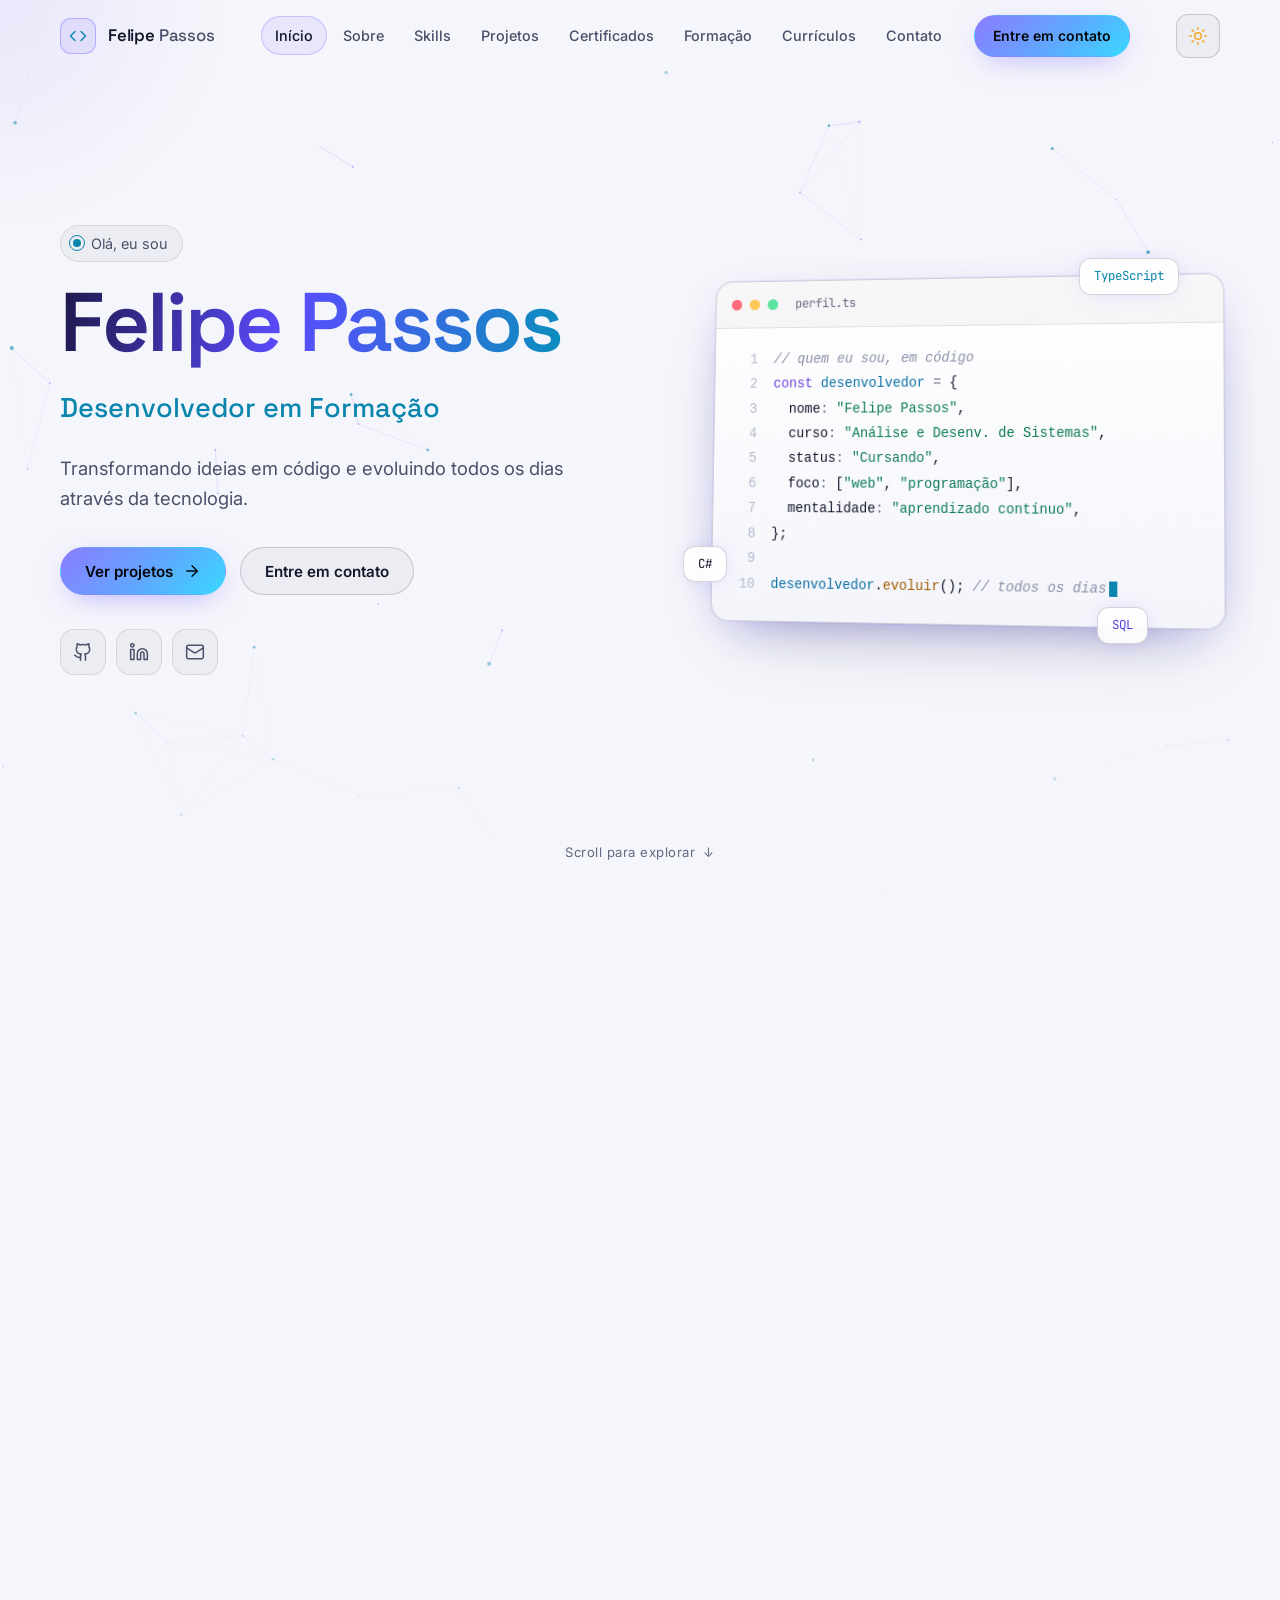
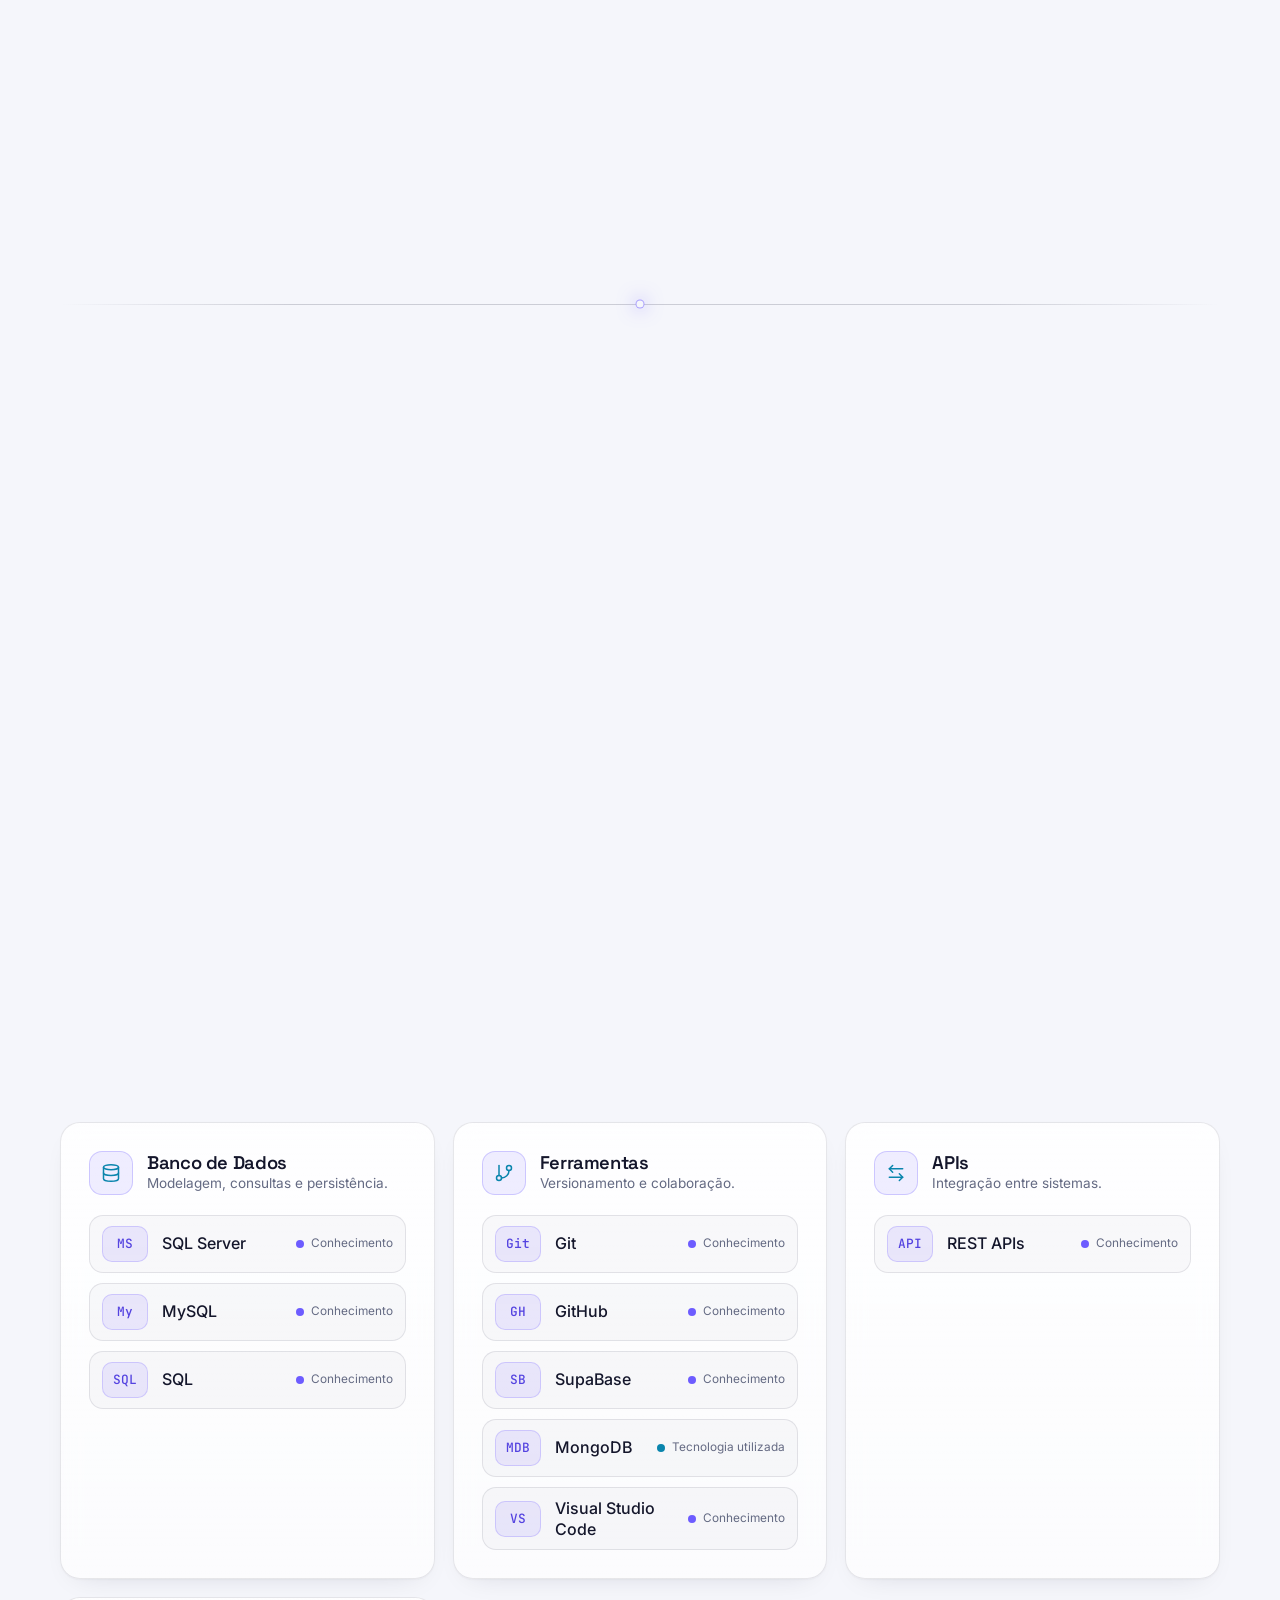
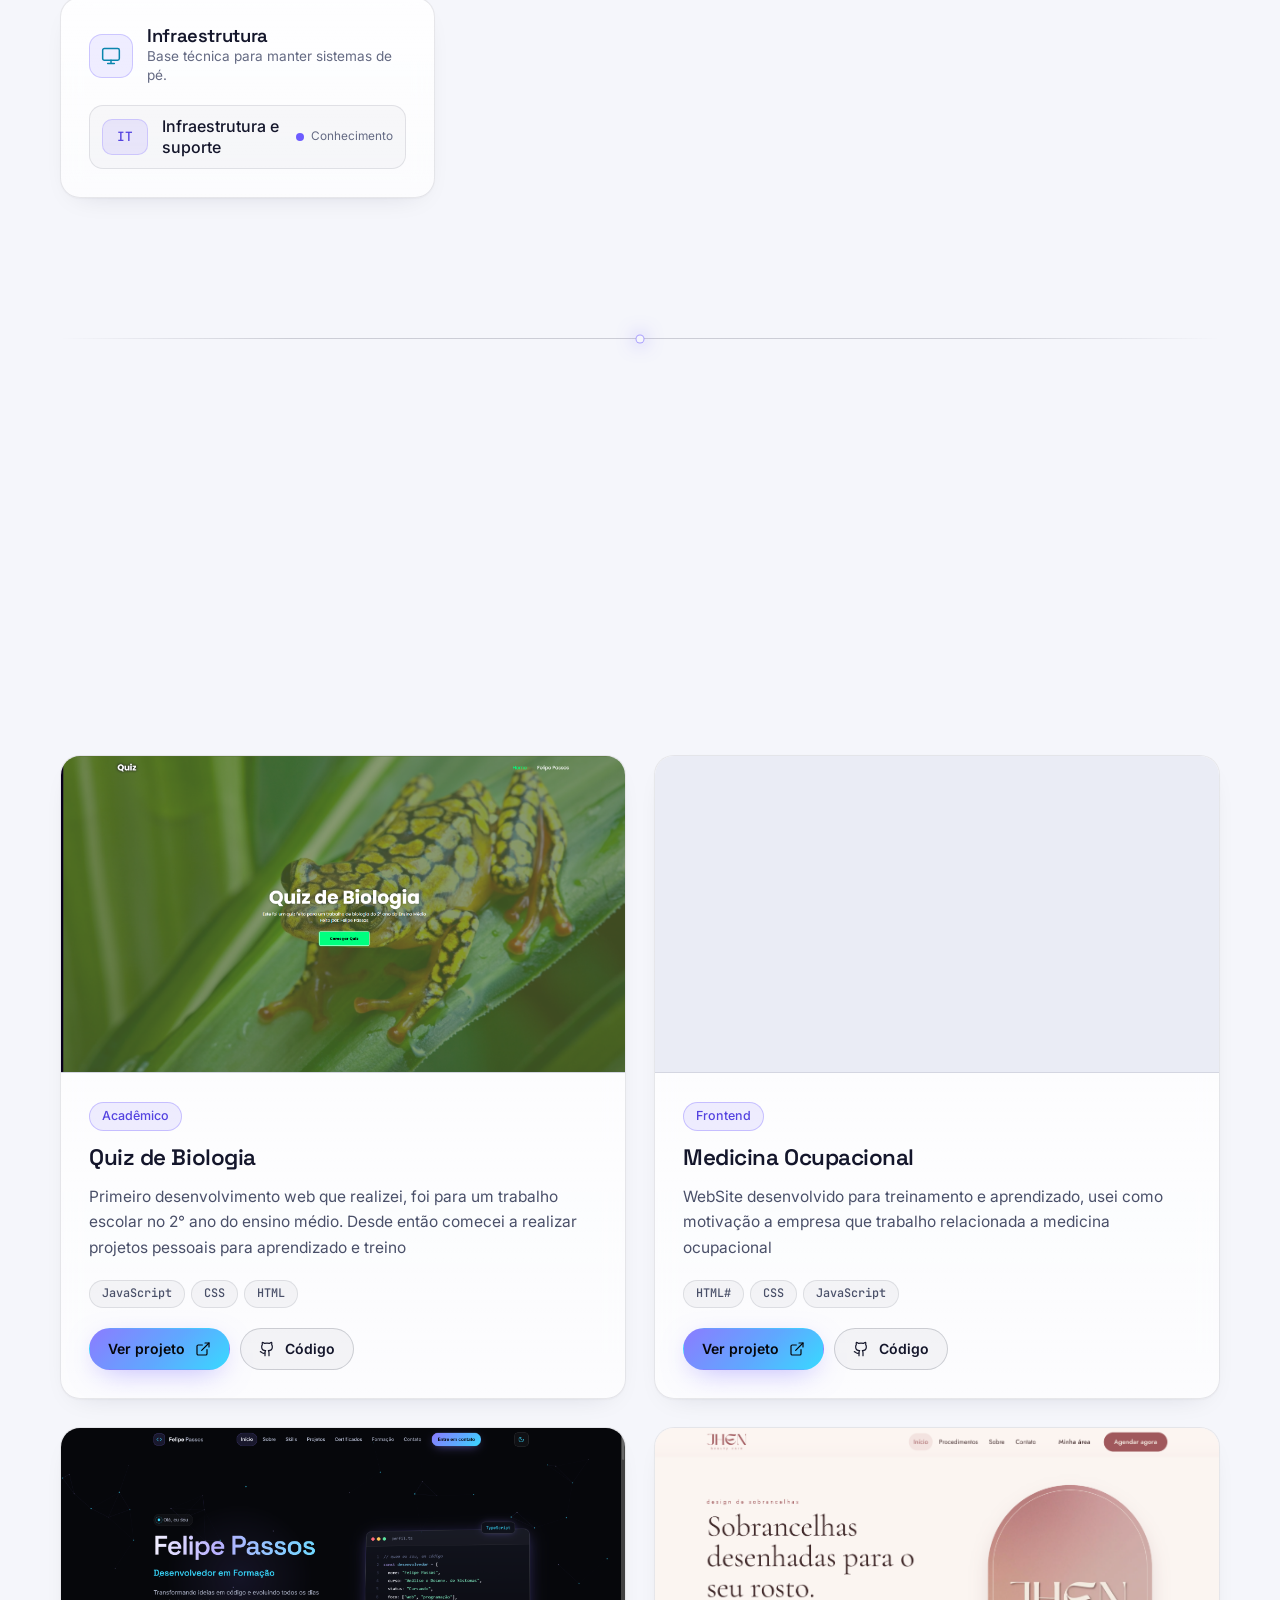
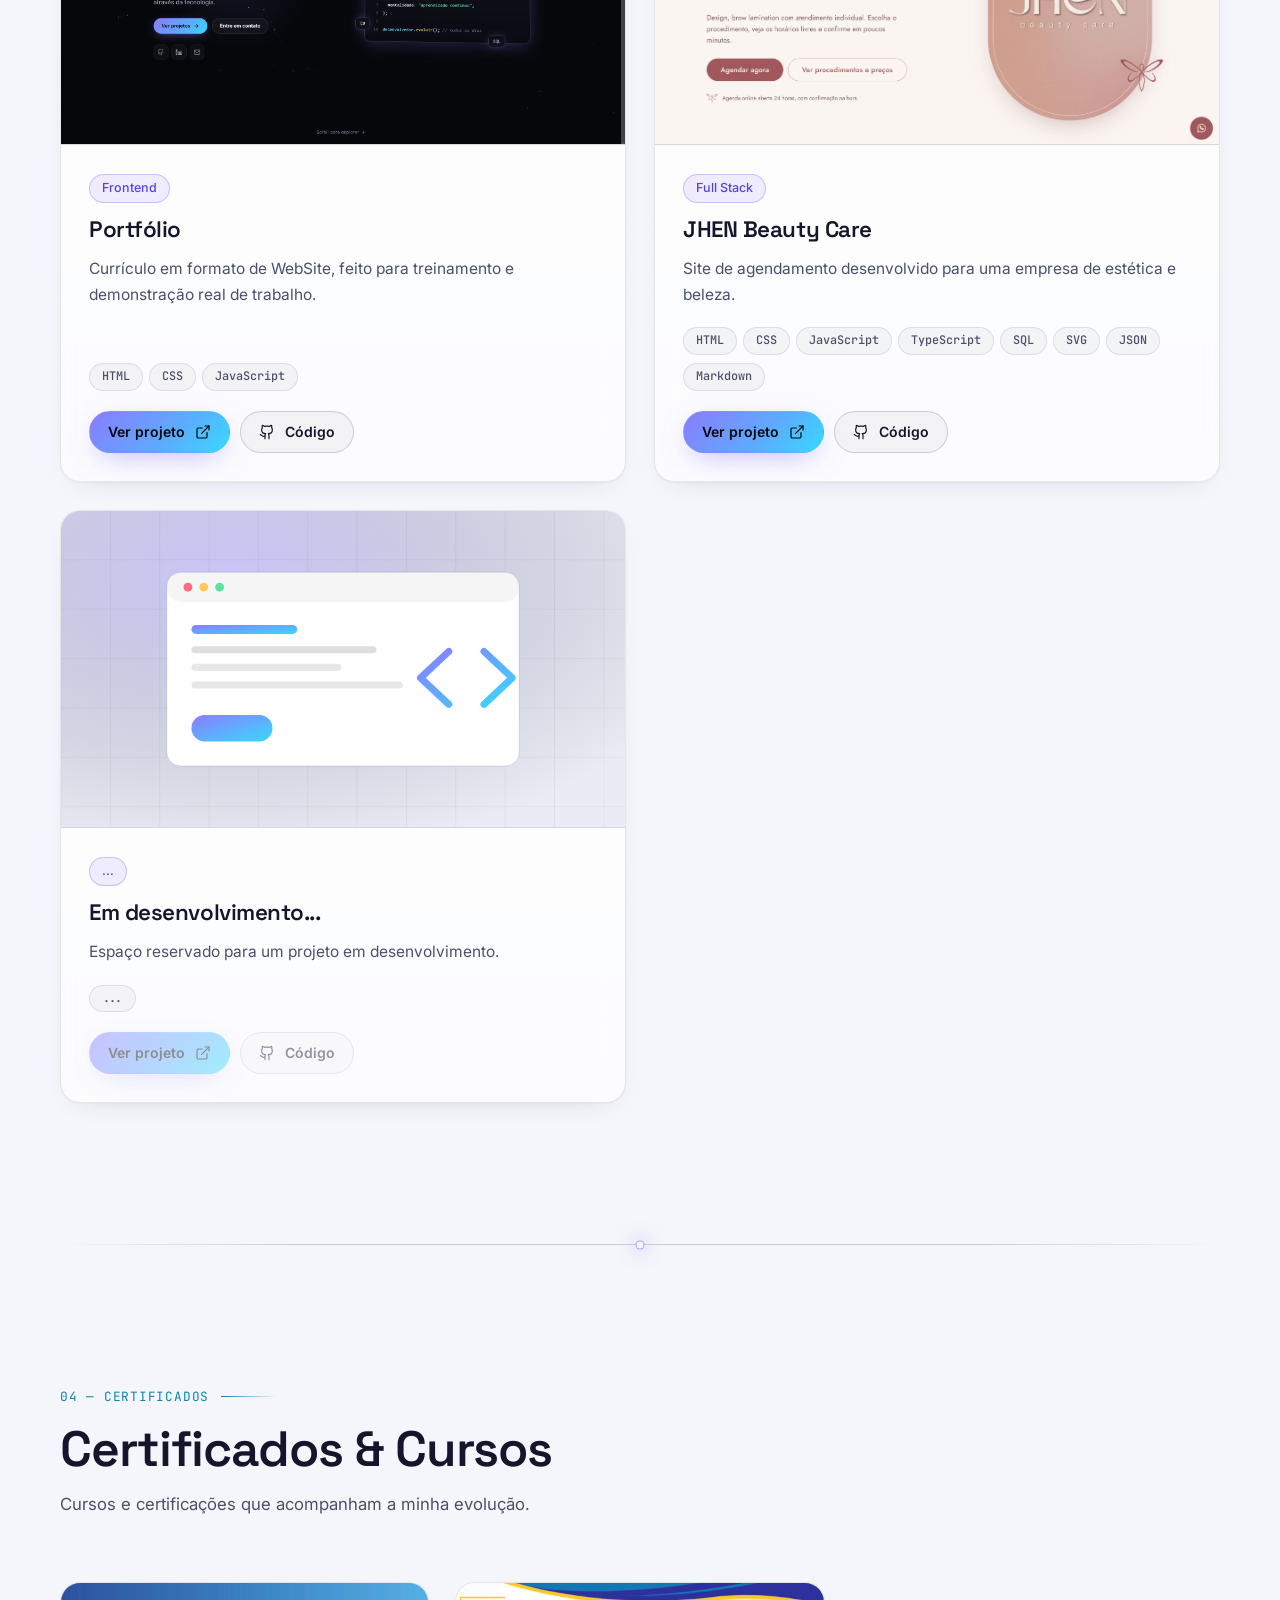
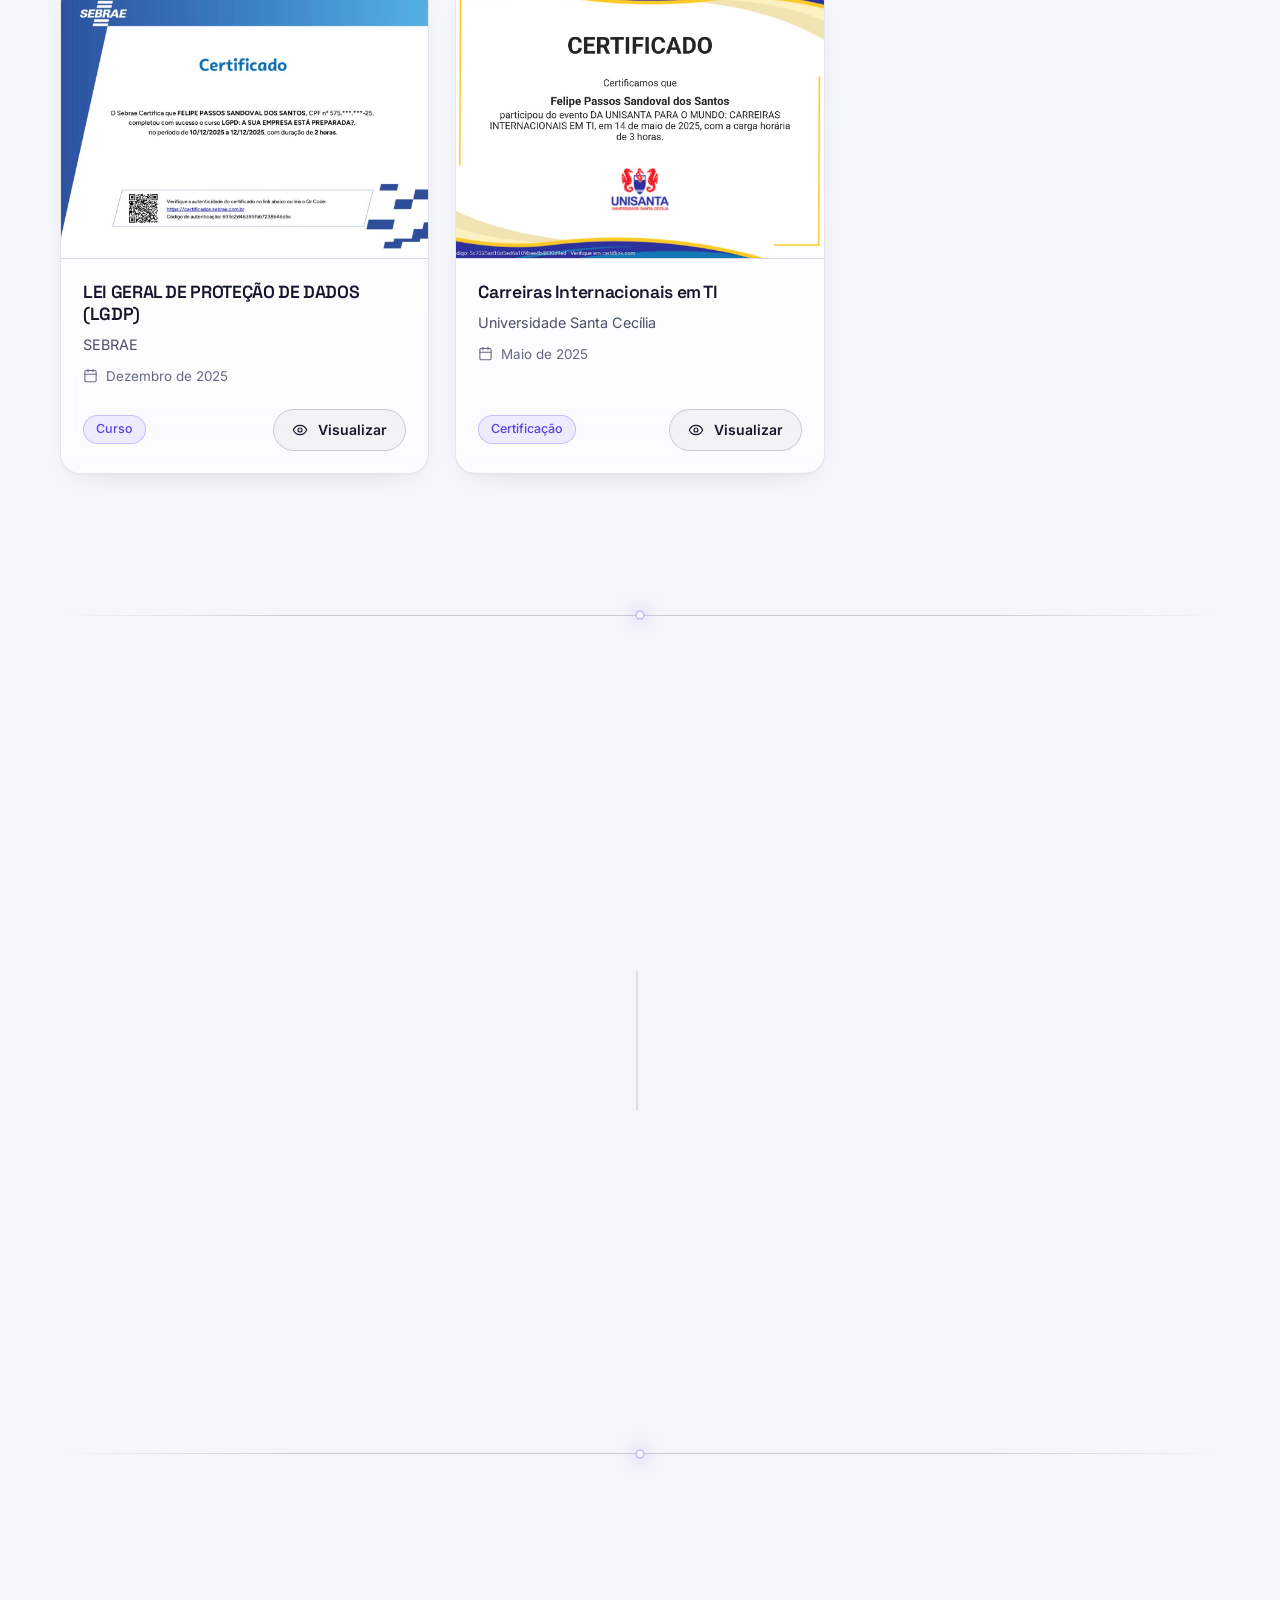
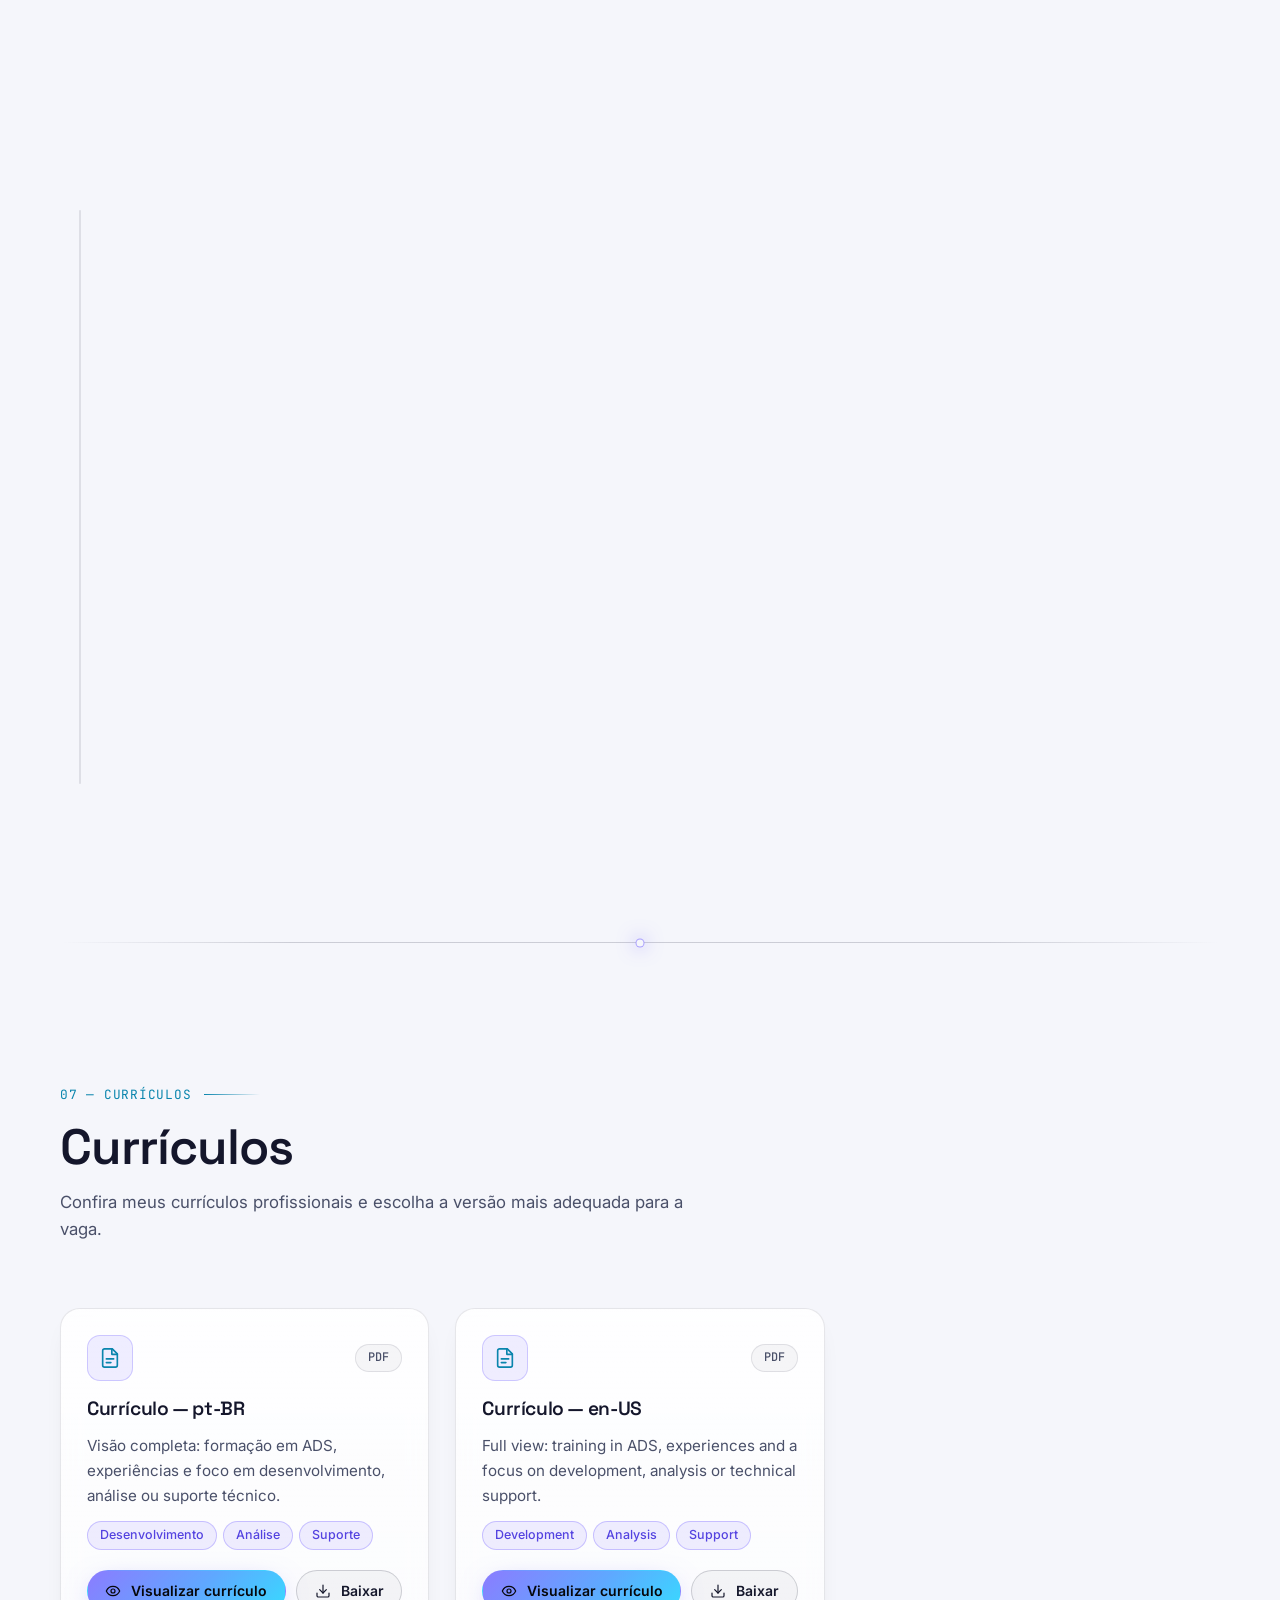
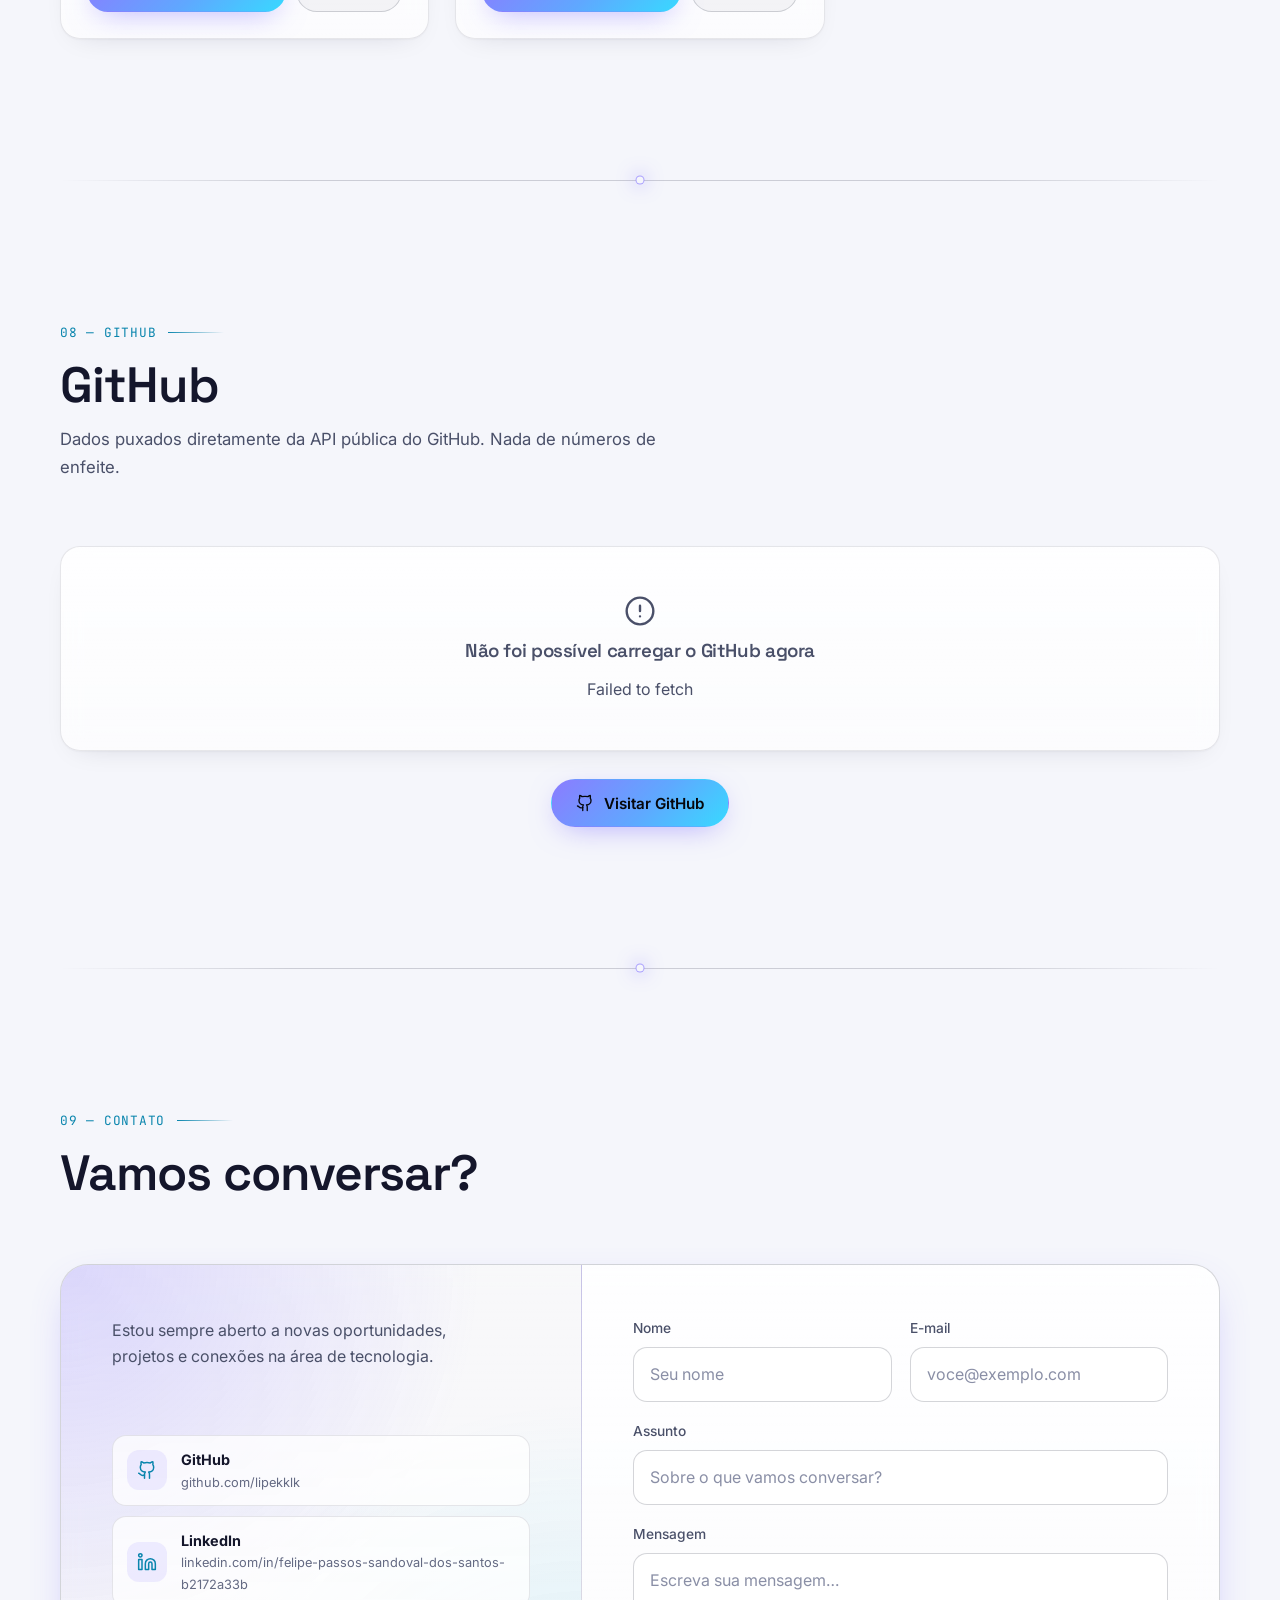
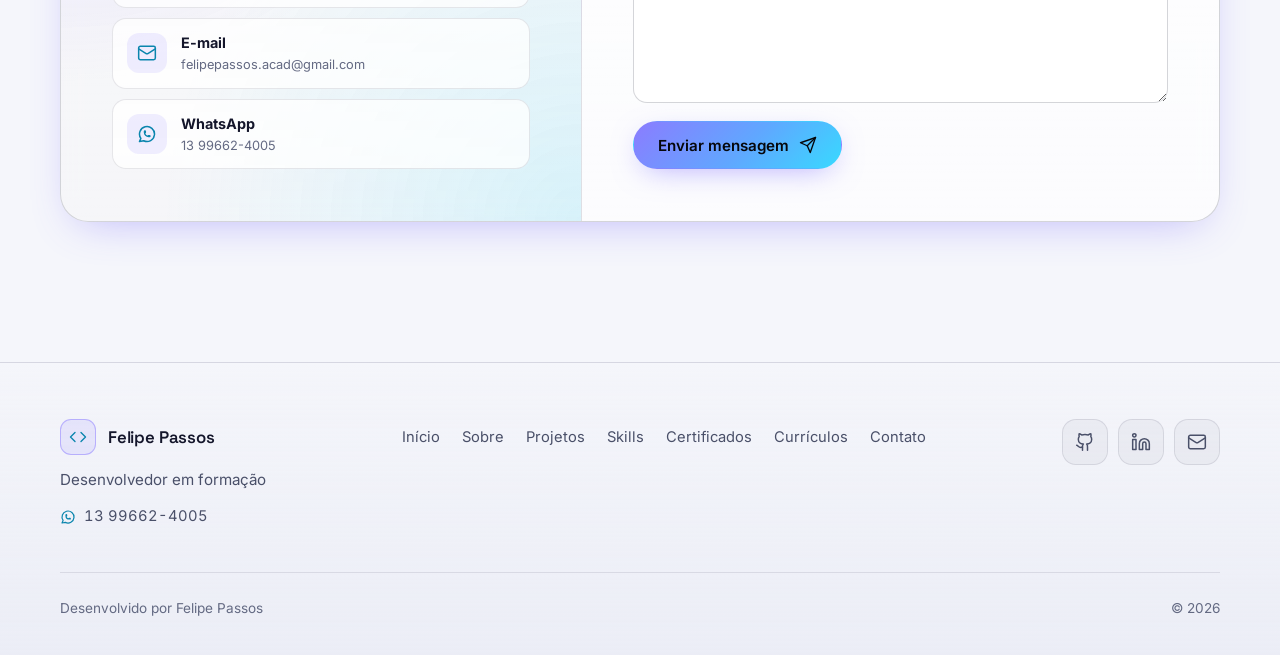
==== commit 278f0a39: "Add files via upload" ====
--- a/portfolio/index.html
+++ b/portfolio/index.html
@@ -96,6 +96,7 @@
           <li><a class="navbar__link" href="#projetos" data-nav="projetos">Projetos</a></li>
           <li><a class="navbar__link" href="#certificados" data-nav="certificados">Certificados</a></li>
           <li><a class="navbar__link" href="#formacao" data-nav="formacao">Formação</a></li>
+          <li><a class="navbar__link" href="#curriculo" data-nav="curriculo">Currículos</a></li>
           <li><a class="navbar__link" href="#contato" data-nav="contato">Contato</a></li>
         </ul>
         <a class="btn btn--primary btn--sm navbar__cta" href="#contato">Entre em contato</a>
@@ -330,16 +331,33 @@
 
     <div class="divider" aria-hidden="true"></div>
 
+    <!-- ======================= CURRÍCULOS ======================= -->
+    <!-- Cards gerados a partir de js/data/resumes.js; o PDF só abre no modal (js/resume.js). -->
+    <section id="curriculo" class="section" aria-labelledby="curriculo-title" data-section>
+      <div class="container">
+        <div class="section__header reveal">
+          <span class="section__eyebrow">07 — Currículos</span>
+          <h2 id="curriculo-title" class="section__title">Currículos</h2>
+          <p class="section__intro">
+            Confira meus currículos profissionais e escolha a versão mais adequada para a vaga.
+          </p>
+        </div>
+        <div id="resumes-wrap"></div>
+      </div>
+    </section>
+
+    <div class="divider" aria-hidden="true"></div>
+
     <!-- ======================= GITHUB ======================= -->
     <section id="github" class="section" aria-labelledby="github-title" data-section>
       <div class="container">
         <div class="section__header reveal">
-          <span class="section__eyebrow">07 — GitHub</span>
+          <span class="section__eyebrow">08 — GitHub</span>
           <h2 id="github-title" class="section__title">GitHub</h2>
           <p class="section__intro">Dados puxados diretamente da API pública do GitHub. Nada de números de enfeite.</p>
         </div>
         <div class="gh">
-          <div id="github-content"></div>
+          <div class="gh__content" id="github-content"></div>
           <div class="gh__footer" id="github-cta"></div>
         </div>
       </div>
@@ -351,7 +369,7 @@
     <section id="contato" class="section" aria-labelledby="contato-title" data-section>
       <div class="container">
         <div class="section__header reveal">
-          <span class="section__eyebrow">08 — Contato</span>
+          <span class="section__eyebrow">09 — Contato</span>
           <h2 id="contato-title" class="section__title">Vamos conversar?</h2>
         </div>
 
@@ -412,6 +430,7 @@
             <span>Felipe Passos</span>
           </a>
           <p>Desenvolvedor em formação</p>
+          <div class="footer__contact" data-phone></div>
         </div>
 
         <nav class="footer__nav" aria-label="Rodapé">
@@ -421,6 +440,7 @@
             <li><a href="#projetos">Projetos</a></li>
             <li><a href="#skills">Skills</a></li>
             <li><a href="#certificados">Certificados</a></li>
+            <li><a href="#curriculo">Currículos</a></li>
             <li><a href="#contato">Contato</a></li>
           </ul>
         </nav>
@@ -444,6 +464,7 @@
   <script src="js/data/certificates.js"></script>
   <script src="js/data/education.js"></script>
   <script src="js/data/journey.js"></script>
+  <script src="js/data/resumes.js"></script>
   <!-- Lógica -->
   <script src="js/utils.js"></script>
   <script src="js/icons.js"></script>
@@ -451,6 +472,7 @@
   <script src="js/render.js"></script>
   <script src="js/github.js"></script>
   <script src="js/contact.js"></script>
+  <script src="js/resume.js"></script>
   <script src="js/ui.js"></script>
   <script src="js/particles.js"></script>
   <script src="js/main.js"></script>
--- a/portfolio/css/layout.css
+++ b/portfolio/css/layout.css
@@ -310,6 +310,23 @@
 :root[data-theme='light'] .theme-toggle__icon--moon {
   opacity: 0;
   transform: rotate(90deg) scale(0.4);
+}
+
+/* Telas médias (tablet deitado / notebook pequeno): os 8 links + CTA não cabem.
+   O CTA repete o link "Contato", então sai só nessa faixa; links ficam um pouco mais compactos. */
+@media (min-width: 901px) and (max-width: 1180px) {
+  .navbar__cta {
+    display: none;
+  }
+  .navbar__link {
+    padding-inline: 10px;
+  }
+  .navbar__inner {
+    gap: 12px;
+  }
+}
+.brand {
+  white-space: nowrap;
 }
 
 @media (max-width: 900px) {
@@ -810,6 +827,29 @@
   color: var(--muted);
   font-size: 0.95rem;
 }
+/* Telefone no footer (preenchido pelo render.js em [data-phone]) */
+.footer__contact {
+  margin-top: 12px;
+}
+.footer__phone {
+  display: inline-flex;
+  align-items: center;
+  gap: 8px;
+  color: var(--muted);
+  font-size: 0.92rem;
+  font-variant-numeric: tabular-nums;
+  transition: color 0.25s var(--ease);
+}
+.footer__phone svg {
+  color: var(--accent-2);
+}
+a.footer__phone:hover {
+  color: var(--text);
+}
+.footer__phone[aria-disabled='true'] {
+  opacity: 0.6;
+  cursor: not-allowed;
+}
 .footer__nav ul {
   display: flex;
   flex-wrap: wrap;
--- a/portfolio/css/sections.css
+++ b/portfolio/css/sections.css
@@ -800,14 +800,222 @@
   font-size: 0.95rem;
 }
 
+/* ---------- Currículos (cards + modal) ---------- */
+.resumes__grid {
+  display: grid;
+  grid-template-columns: repeat(3, minmax(0, 1fr));
+  gap: clamp(18px, 2.4vw, 26px);
+}
+.resume-card {
+  display: flex;
+  flex-direction: column;
+  gap: 12px;
+  padding: clamp(20px, 2.4vw, 26px);
+}
+@media (hover: hover) {
+  .resume-card:hover {
+    transform: translateY(-4px);
+  }
+}
+.resume-card__head {
+  display: flex;
+  align-items: center;
+  justify-content: space-between;
+  gap: 10px;
+  margin-bottom: 4px;
+}
+.resume-card__icon {
+  display: grid;
+  place-items: center;
+  flex: none;
+  width: 46px;
+  height: 46px;
+  border-radius: 13px;
+  border: 1px solid rgba(139, 124, 255, 0.35);
+  background: var(--accent-soft);
+  color: var(--accent-2);
+  transition: transform 0.3s var(--ease);
+}
+.resume-card:hover .resume-card__icon {
+  transform: scale(1.08) rotate(-4deg);
+}
+.resume-card__soon,
+.resume-card[data-state='missing'] .resume-card__badge {
+  display: none;
+}
+.resume-card[data-state='missing'] .resume-card__soon {
+  display: inline-flex;
+}
+.resume-card[data-state='missing'] {
+  border-style: dashed;
+}
+.resume-card__title {
+  font-size: 1.2rem;
+  line-height: 1.25;
+}
+.resume-card__desc {
+  color: var(--muted);
+  font-size: 0.95rem;
+}
+.resume-card__tags {
+  display: flex;
+  flex-wrap: wrap;
+  gap: 6px;
+}
+.resume-card__date {
+  display: inline-flex;
+  align-items: center;
+  gap: 8px;
+  color: var(--faint);
+  font-size: 0.84rem;
+}
+.resume-card__actions {
+  display: flex;
+  gap: 10px;
+  margin-top: auto;
+  padding-top: 8px;
+}
+.resume-card__actions .btn--primary {
+  flex: 1 1 auto;
+}
+.resume-card__actions .btn svg {
+  flex: none;
+}
+@media (max-width: 960px) {
+  .resumes__grid {
+    grid-template-columns: repeat(2, minmax(0, 1fr));
+  }
+}
+@media (max-width: 600px) {
+  .resumes__grid {
+    grid-template-columns: minmax(0, 1fr);
+  }
+}
+
+/* Modal do currículo: herda .modal/.modal__panel e ocupa quase toda a altura para o PDF */
+.resume-modal {
+  width: min(100%, 1040px);
+  height: calc(100dvh - 40px);
+}
+.resume-modal__heading {
+  display: flex;
+  align-items: center;
+  gap: 14px;
+  min-width: 0;
+}
+.resume-modal__heading > div {
+  min-width: 0;
+}
+.resume-modal__heading .resume-card__icon {
+  width: 42px;
+  height: 42px;
+  border-radius: 12px;
+}
+.resume-modal__viewer {
+  position: relative;
+  flex: 1;
+  min-height: 0;
+  background: var(--bg-2);
+}
+.resume-modal__frame,
+.resume-modal__loading {
+  position: absolute;
+  inset: 0;
+  width: 100%;
+  height: 100%;
+  border: 0;
+  border-radius: 0;
+}
+.resume-modal__frame {
+  opacity: 0;
+  transition: opacity 0.4s var(--ease);
+}
+.resume-modal__viewer[data-state='ready'] .resume-modal__frame {
+  opacity: 1;
+}
+.resume-modal__viewer[data-state='ready'] .resume-modal__loading {
+  display: none;
+}
+.resume-modal__fallback {
+  flex: 1;
+  display: grid;
+  align-content: center;
+  justify-items: center;
+  gap: 12px;
+  padding: clamp(32px, 6vw, 64px) clamp(20px, 4vw, 48px);
+  text-align: center;
+  color: var(--muted);
+}
+.resume-modal__fallback svg {
+  color: var(--accent-2);
+}
+.resume-modal__fallback h4 {
+  color: var(--text);
+  font-family: var(--font-display);
+  font-size: 1.15rem;
+}
+.resume-modal__fallback p {
+  max-width: 44ch;
+  font-size: 0.95rem;
+}
+.resume-modal:has(.resume-modal__fallback) {
+  height: auto; /* sem visualizador, o modal fica do tamanho do conteúdo */
+}
+@media (max-width: 600px) {
+  /* Celular: modal em tela cheia, botões dividindo a largura */
+  .modal:has(.resume-modal) {
+    padding: 0;
+  }
+  .resume-modal {
+    width: 100%;
+    height: 100dvh;
+    max-height: 100dvh;
+    border-radius: 0;
+    border: 0;
+  }
+  .resume-modal:has(.resume-modal__fallback) {
+    height: 100dvh;
+  }
+  .resume-modal .modal__head {
+    padding: 14px 16px;
+  }
+  .resume-modal__heading .resume-card__icon {
+    display: none;
+  }
+  .resume-modal .modal__sub {
+    display: -webkit-box;
+    -webkit-line-clamp: 2;
+    -webkit-box-orient: vertical;
+    overflow: hidden;
+    font-size: 0.82rem;
+  }
+  .resume-modal__foot {
+    padding: 12px 16px calc(12px + env(safe-area-inset-bottom));
+  }
+  .resume-modal__foot .btn {
+    flex: 1 1 0;
+    padding-inline: 10px;
+  }
+  .resume-modal__foot .btn svg {
+    flex: none;
+  }
+}
+
 /* ---------- GitHub ---------- */
 .gh {
   display: grid;
+  grid-template-columns: minmax(0, 1fr); /* impede que o conteúdo estique a seção além da tela */
   gap: clamp(18px, 2.4vw, 28px);
 }
+/* Container preenchido pelo github.js: mesmo espaçamento vertical entre perfil, repositórios e atividade */
+.gh__content {
+  display: grid;
+  gap: clamp(18px, 2.4vw, 28px);
+  min-width: 0;
+}
 .gh__top {
   display: grid;
-  grid-template-columns: minmax(0, 1fr) minmax(0, 1.2fr);
+  grid-template-columns: repeat(2, minmax(0, 1fr)); /* mesmas colunas da grade de repositórios */
   gap: clamp(18px, 2.4vw, 28px);
 }
 .gh__profile {
@@ -961,6 +1169,10 @@
 }
 .activity li:first-child {
   border-top: 0;
+}
+.activity a {
+  min-width: 0;
+  overflow-wrap: anywhere;
 }
 .activity a:hover {
   color: var(--accent-2);
@@ -1006,6 +1218,20 @@
   .gh__top,
   .gh__repos {
     grid-template-columns: minmax(0, 1fr);
+  }
+}
+@media (max-width: 480px) {
+  /* Nome do repositório e data em linhas separadas no celular */
+  .activity li {
+    flex-direction: column;
+    align-items: flex-start;
+    gap: 2px;
+  }
+  .gh__stat {
+    padding: 12px 4px;
+  }
+  .gh__footer .btn {
+    width: 100%;
   }
 }
 
